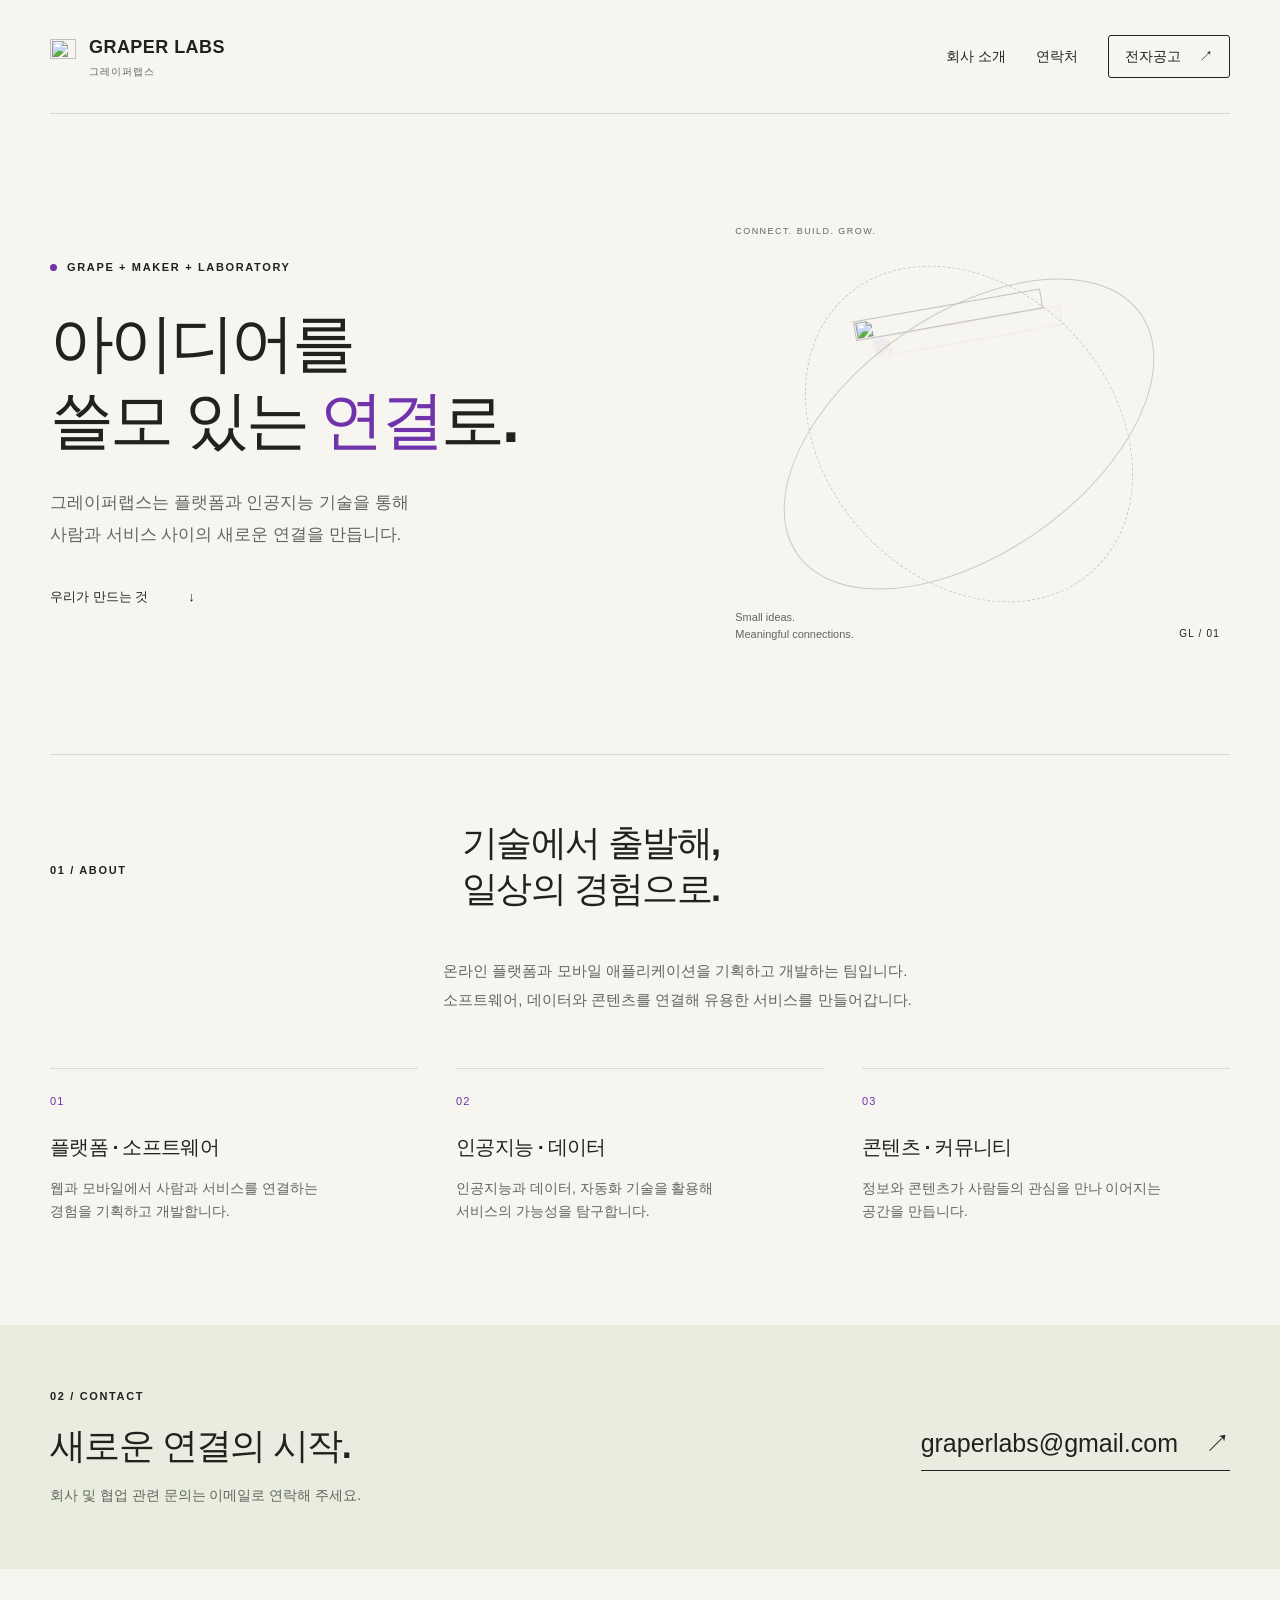
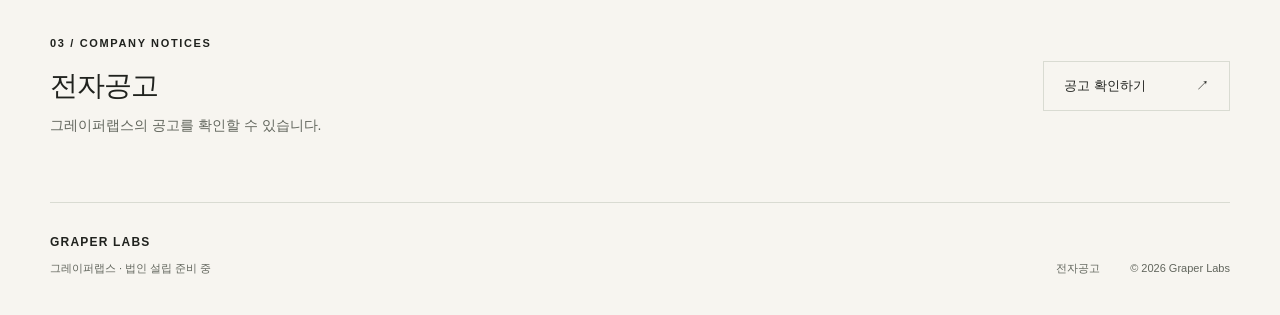
==== index.html @ 210edd24 "Add Graper Labs company homepage" ====
<!doctype html>
<html lang="ko">
<head>
  <meta charset="utf-8">
  <meta name="viewport" content="width=device-width,initial-scale=1">
  <meta name="description" content="그레이퍼랩스는 플랫폼과 인공지능 기술로 사람과 서비스 사이의 연결을 만듭니다. 회사 소개, 연락처 및 전자공고를 확인하세요.">
  <meta name="theme-color" content="#f7f5f0">
  <title>그레이퍼랩스 · Graper Labs</title>
  <link rel="icon" type="image/svg+xml" href="assets/graper-mark.svg">
  <link rel="stylesheet" href="styles.css">
</head>
<body>
  <a class="skip" href="#main">본문으로 건너뛰기</a>
  <header class="header wrap">
    <a class="brand" href="./" aria-label="그레이퍼랩스 홈"><img src="assets/graper-mark.svg" alt="" width="26" height="36"><span>GRAPER LABS<small>그레이퍼랩스</small></span></a>
    <nav aria-label="주 메뉴"><a href="#about">회사 소개</a><a href="#contact">연락처</a><a class="notice-link" href="notices/">전자공고 <span aria-hidden="true">↗</span></a></nav>
  </header>
  <main id="main">
    <section class="hero wrap" aria-labelledby="title">
      <div class="hero-copy"><p class="eyebrow"><span class="dot"></span> GRAPE + MAKER + LABORATORY</p><h1 id="title">아이디어를<br>쓸모 있는 <em>연결</em>로.</h1><p class="lead">그레이퍼랩스는 플랫폼과 인공지능 기술을 통해<br class="desktop-break"> 사람과 서비스 사이의 새로운 연결을 만듭니다.</p><a class="text-link" href="#about">우리가 만드는 것 <span aria-hidden="true">↓</span></a></div>
      <div class="hero-art" aria-hidden="true"><div class="art-label">CONNECT. BUILD. GROW.</div><div class="orbit orbit-one"></div><div class="orbit orbit-two"></div><img class="grape" src="assets/graper-mark.svg" alt="" width="240" height="330"><span class="art-note">Small ideas.<br>Meaningful connections.</span><span class="art-index">GL / 01</span></div>
    </section>
    <section id="about" class="section wrap" aria-labelledby="about-title"><div class="section-top"><p class="eyebrow">01 / ABOUT</p><h2 id="about-title">기술에서 출발해,<br>일상의 경험으로.</h2></div><p class="section-intro">온라인 플랫폼과 모바일 애플리케이션을 기획하고 개발하는 팀입니다.<br>소프트웨어, 데이터와 콘텐츠를 연결해 유용한 서비스를 만들어갑니다.</p><div class="fields"><article><span class="field-no">01</span><h3>플랫폼 · 소프트웨어</h3><p>웹과 모바일에서 사람과 서비스를 연결하는 경험을 기획하고 개발합니다.</p></article><article><span class="field-no">02</span><h3>인공지능 · 데이터</h3><p>인공지능과 데이터, 자동화 기술을 활용해 서비스의 가능성을 탐구합니다.</p></article><article><span class="field-no">03</span><h3>콘텐츠 · 커뮤니티</h3><p>정보와 콘텐츠가 사람들의 관심을 만나 이어지는 공간을 만듭니다.</p></article></div></section>
    <section id="contact" class="contact-section"><div class="wrap contact-inner"><div><p class="eyebrow">02 / CONTACT</p><h2>새로운 연결의 시작.</h2><p>회사 및 협업 관련 문의는 이메일로 연락해 주세요.</p></div><a class="email" href="mailto:graperlabs@gmail.com">graperlabs@gmail.com <span aria-hidden="true">↗</span></a></div></section>
    <section class="notice-strip wrap" aria-labelledby="notice-title"><div><p class="eyebrow">03 / COMPANY NOTICES</p><h2 id="notice-title">전자공고</h2><p>그레이퍼랩스의 공고를 확인할 수 있습니다.</p></div><a class="outlined-link" href="notices/">공고 확인하기 <span aria-hidden="true">↗</span></a></section>
  </main>
  <footer class="footer wrap"><div><strong>GRAPER LABS</strong><p>그레이퍼랩스 · 법인 설립 준비 중</p></div><div class="footer-right"><a href="notices/">전자공고</a><span>© 2026 Graper Labs</span></div></footer>
</body>
</html>
---- styles.css ----
@charset "UTF-8";
:root{--paper:#f7f5f0;--ink:#20221e;--muted:#62665d;--line:#d9dbd2;--purple:#7133ac;--green:#c5e385;font-family:Arial,"Apple SD Gothic Neo","Malgun Gothic",sans-serif;color:var(--ink);background:var(--paper);font-synthesis:none;line-height:1.65;scroll-behavior:smooth;scroll-padding-top:30px}*{box-sizing:border-box}body{margin:0}a{color:inherit;text-decoration:none}a:hover{text-decoration:underline;text-underline-offset:5px}a:focus-visible{outline:3px solid var(--purple);outline-offset:6px}img{max-width:100%;height:auto}h1,h2,h3,p{margin-top:0}h1,h2,h3{line-height:1.28;word-break:keep-all}p{word-break:keep-all}.wrap{width:min(1180px,calc(100% - 96px));margin-inline:auto}.skip{position:fixed;left:20px;top:-80px;z-index:10;padding:12px 20px;background:var(--ink);color:white}.skip:focus{top:16px}.header{min-height:114px;display:flex;align-items:center;justify-content:space-between;border-bottom:1px solid var(--line);gap:24px}.brand{display:flex;align-items:center;gap:13px;font-size:18px;font-weight:800;letter-spacing:.025em}.brand small{display:block;font-weight:400;font-size:10px;letter-spacing:.1em;margin-top:1px;color:var(--muted)}nav{display:flex;align-items:center;gap:30px;font-size:14px;font-weight:600}.notice-link{border:1px solid var(--ink);padding:9px 16px;border-radius:3px}.notice-link span{margin-left:14px}.hero{display:grid;grid-template-columns:1.2fr 1fr;min-height:640px;align-items:center;gap:30px}.eyebrow{font-size:11px;font-weight:700;letter-spacing:.15em;margin-bottom:29px;display:flex;align-items:center;gap:10px}.dot{width:7px;height:7px;background:var(--purple);border-radius:50%}.hero h1{font-size:clamp(44px,5vw,68px);font-weight:750;letter-spacing:-.055em;line-height:1.2;margin-bottom:28px}.hero em{color:var(--purple);font-style:normal}.lead{font-size:17px;color:var(--muted);line-height:1.9;margin-bottom:32px}.text-link{font-size:13px;font-weight:600;display:inline-flex;align-items:center;gap:40px}.hero-art{position:relative;display:flex;align-items:center;justify-content:center;height:460px;overflow:hidden}.grape{width:190px;height:auto;position:relative;transform:rotate(-10deg);filter:drop-shadow(16px 20px 0 rgba(113,51,172,.06))}.art-label{position:absolute;top:20px;left:28px;font-size:9px;letter-spacing:.16em;color:var(--muted)}.art-note{position:absolute;bottom:22px;left:28px;font-size:11px;line-height:1.5;color:var(--muted)}.art-index{position:absolute;bottom:22px;right:10px;font-size:10px;letter-spacing:.12em}.orbit{position:absolute;border:1px solid #c8cbbf;border-radius:50%;width:420px;height:240px;transform:rotate(-35deg)}.orbit-two{transform:rotate(48deg);width:370px;height:290px;border-style:dashed}.section{padding:65px 0 88px;border-top:1px solid var(--line)}.section-top{display:grid;grid-template-columns:1fr 2fr;gap:28px}.section-top .eyebrow{padding-top:8px}.section h2,.contact-section h2{font-size:36px;letter-spacing:-.045em;font-weight:650}.section-intro{margin:15px 0 54px 33.333%;font-size:15px;color:var(--muted);line-height:1.9}.fields{display:grid;grid-template-columns:repeat(3,1fr);gap:38px}.fields article{border-top:1px solid var(--line);padding-top:23px}.field-no{font-size:11px;letter-spacing:.1em;color:var(--purple);display:block;margin-bottom:25px}.fields h3{font-size:20px;letter-spacing:-.035em;margin-bottom:16px}.fields p{font-size:14px;color:var(--muted);max-width:300px}.contact-section{background:#e9eddf;padding:62px 0}.contact-inner{display:flex;justify-content:space-between;align-items:center;gap:35px}.contact-inner .eyebrow{margin-bottom:18px}.contact-inner h2{margin-bottom:15px}.contact-inner p:last-child{font-size:14px;color:var(--muted);margin-bottom:0}.email{font-size:clamp(17px,2vw,25px);border-bottom:1px solid var(--ink);padding-bottom:6px;white-space:nowrap}.email span{margin-left:20px}.notice-strip{padding:65px 0;display:flex;align-items:center;justify-content:space-between;gap:24px}.notice-strip .eyebrow{margin-bottom:16px}.notice-strip h2{font-size:28px;letter-spacing:-.03em;margin-bottom:10px}.notice-strip p:last-child{color:var(--muted);font-size:14px;margin-bottom:0}.outlined-link{border:1px solid var(--line);padding:13px 20px;font-size:13px;display:flex;gap:50px;align-items:center;white-space:nowrap}.outlined-link:hover{border-color:var(--ink)}.footer{border-top:1px solid var(--line);padding-block:30px 38px;display:flex;justify-content:space-between;gap:22px;font-size:11px;color:var(--muted)}.footer strong{letter-spacing:.1em;color:var(--ink);font-size:12px}.footer p{margin:6px 0 0}.footer-right{display:flex;align-items:flex-end;gap:30px}.notices-main{min-height:650px;padding-top:75px;padding-bottom:70px}.notices-main h1{font-size:48px;letter-spacing:-.055em;margin-bottom:18px}.notices-main>.eyebrow{margin-bottom:18px}.notices-heading{margin-top:55px;padding-bottom:18px;display:flex;justify-content:space-between;align-items:center;border-bottom:1px solid var(--ink)}.notices-heading h2{font-size:17px;margin-bottom:0}.notices-heading span{font-size:12px;color:var(--muted)}.empty{text-align:center;padding:55px 20px 60px;border-bottom:1px solid var(--line)}.empty-mark{display:block;font-size:30px;color:#838a77;margin-bottom:15px}.empty h3{font-size:18px;font-weight:600;margin-bottom:12px}.empty p{font-size:14px;color:var(--muted);margin-bottom:0}.notice-guidance{padding:30px 0 25px;max-width:760px}.notice-guidance h2{font-size:14px;margin-bottom:15px}.notice-guidance p{font-size:12px;line-height:1.9;color:var(--muted)}
@media(min-width:1500px){.hero{min-height:700px}}@media(max-width:900px){.wrap{width:calc(100% - 56px)}.hero{min-height:580px;gap:0;grid-template-columns:1.2fr 1fr}.hero-art{height:360px}.grape{width:150px}.orbit{width:300px;height:190px}.orbit-two{width:270px;height:220px}.art-label,.art-note{left:10px}.hero h1{font-size:48px}.lead{font-size:15px}.contact-inner{align-items:flex-start;flex-direction:column}.fields{gap:24px}.fields h3{font-size:18px}.section h2,.contact-section h2{font-size:31px}.footer-right{flex-direction:column;gap:7px}}@media(max-width:600px){.wrap{width:calc(100% - 40px)}.header{min-height:90px;gap:14px}.brand{font-size:14px;gap:9px}.brand img{width:22px}.brand small{font-size:9px}nav{gap:14px;font-size:12px}nav a:nth-child(2){display:none}.notice-link{padding:6px 9px}.notice-link span{margin-left:7px}.hero{display:flex;flex-direction:column;align-items:stretch;gap:5px;padding-top:48px;padding-bottom:25px}.hero h1{font-size:44px}.hero-copy>.eyebrow{font-size:9px;margin-bottom:28px}.hero .lead{font-size:14px;line-height:1.9}.hero-art{height:285px;width:100%;max-width:400px;align-self:center}.grape{width:120px}.orbit{width:290px;height:170px}.orbit-two{width:240px;height:205px}.art-label{top:8px}.art-note,.art-index{bottom:8px}.section{padding:40px 0 45px}.section-top{display:block}.section-top>.eyebrow{padding:0;margin-bottom:22px}.section h2,.contact-section h2{font-size:29px}.section-intro{margin:24px 0 32px;font-size:14px}.fields{display:block}.fields article{padding:22px 0 6px;display:grid;grid-template-columns:32px 1fr;column-gap:10px}.field-no{margin-top:2px;margin-bottom:0}.fields h3{margin-bottom:12px}.fields p{grid-column:2;max-width:none}.contact-section{padding:40px 0}.email{font-size:19px}.notice-strip{padding-block:40px}.notice-strip h2{font-size:25px}.notice-strip p:last-child{font-size:12px;max-width:185px}.outlined-link{padding:10px 12px;gap:15px;font-size:12px}.footer{padding-top:25px;font-size:10px}.footer-right{align-items:flex-end;font-size:10px;gap:8px}.notices-main{padding-top:45px;min-height:650px}.notices-main h1{font-size:38px}.notices-main>.lead{font-size:14px}.notices-heading{margin-top:38px}.empty{padding:40px 4px}.empty h3{font-size:16px}.empty p{font-size:13px}.desktop-break{display:none}}
@media(prefers-reduced-motion:reduce){:root{scroll-behavior:auto}}
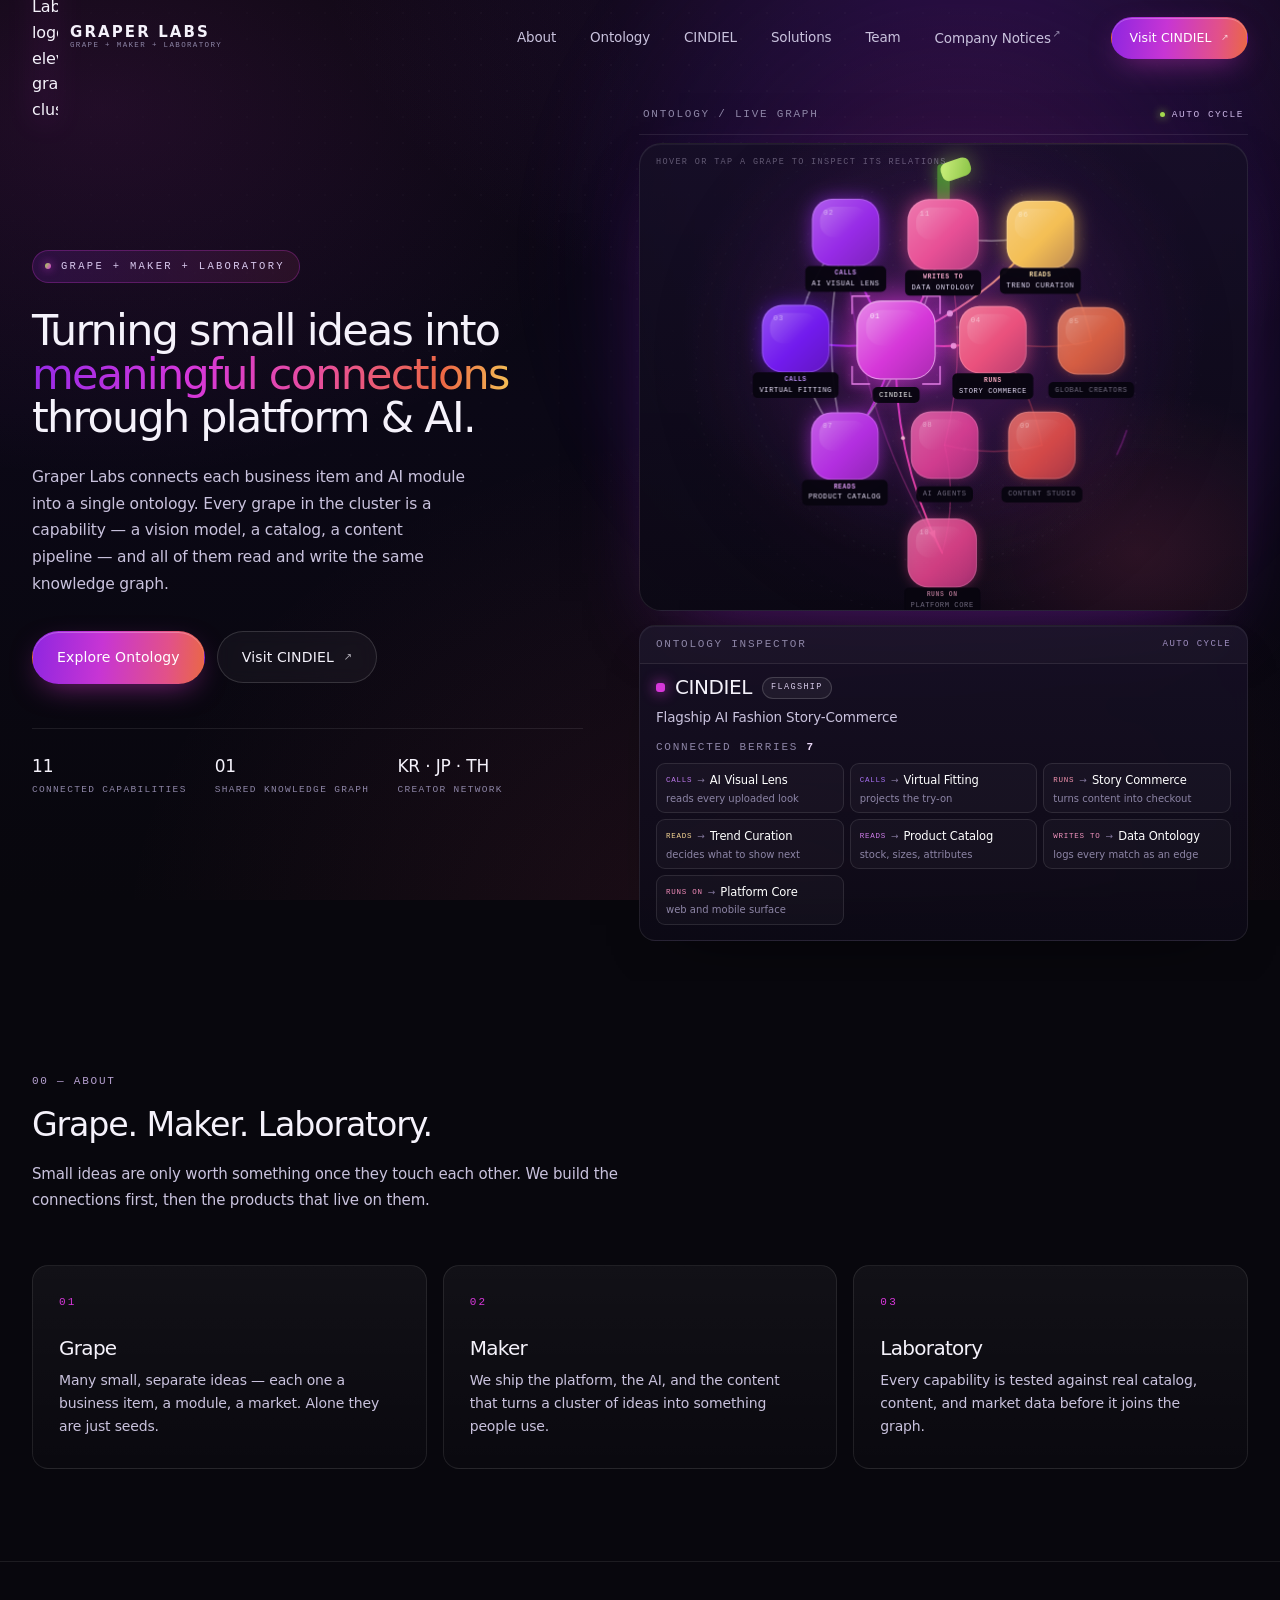
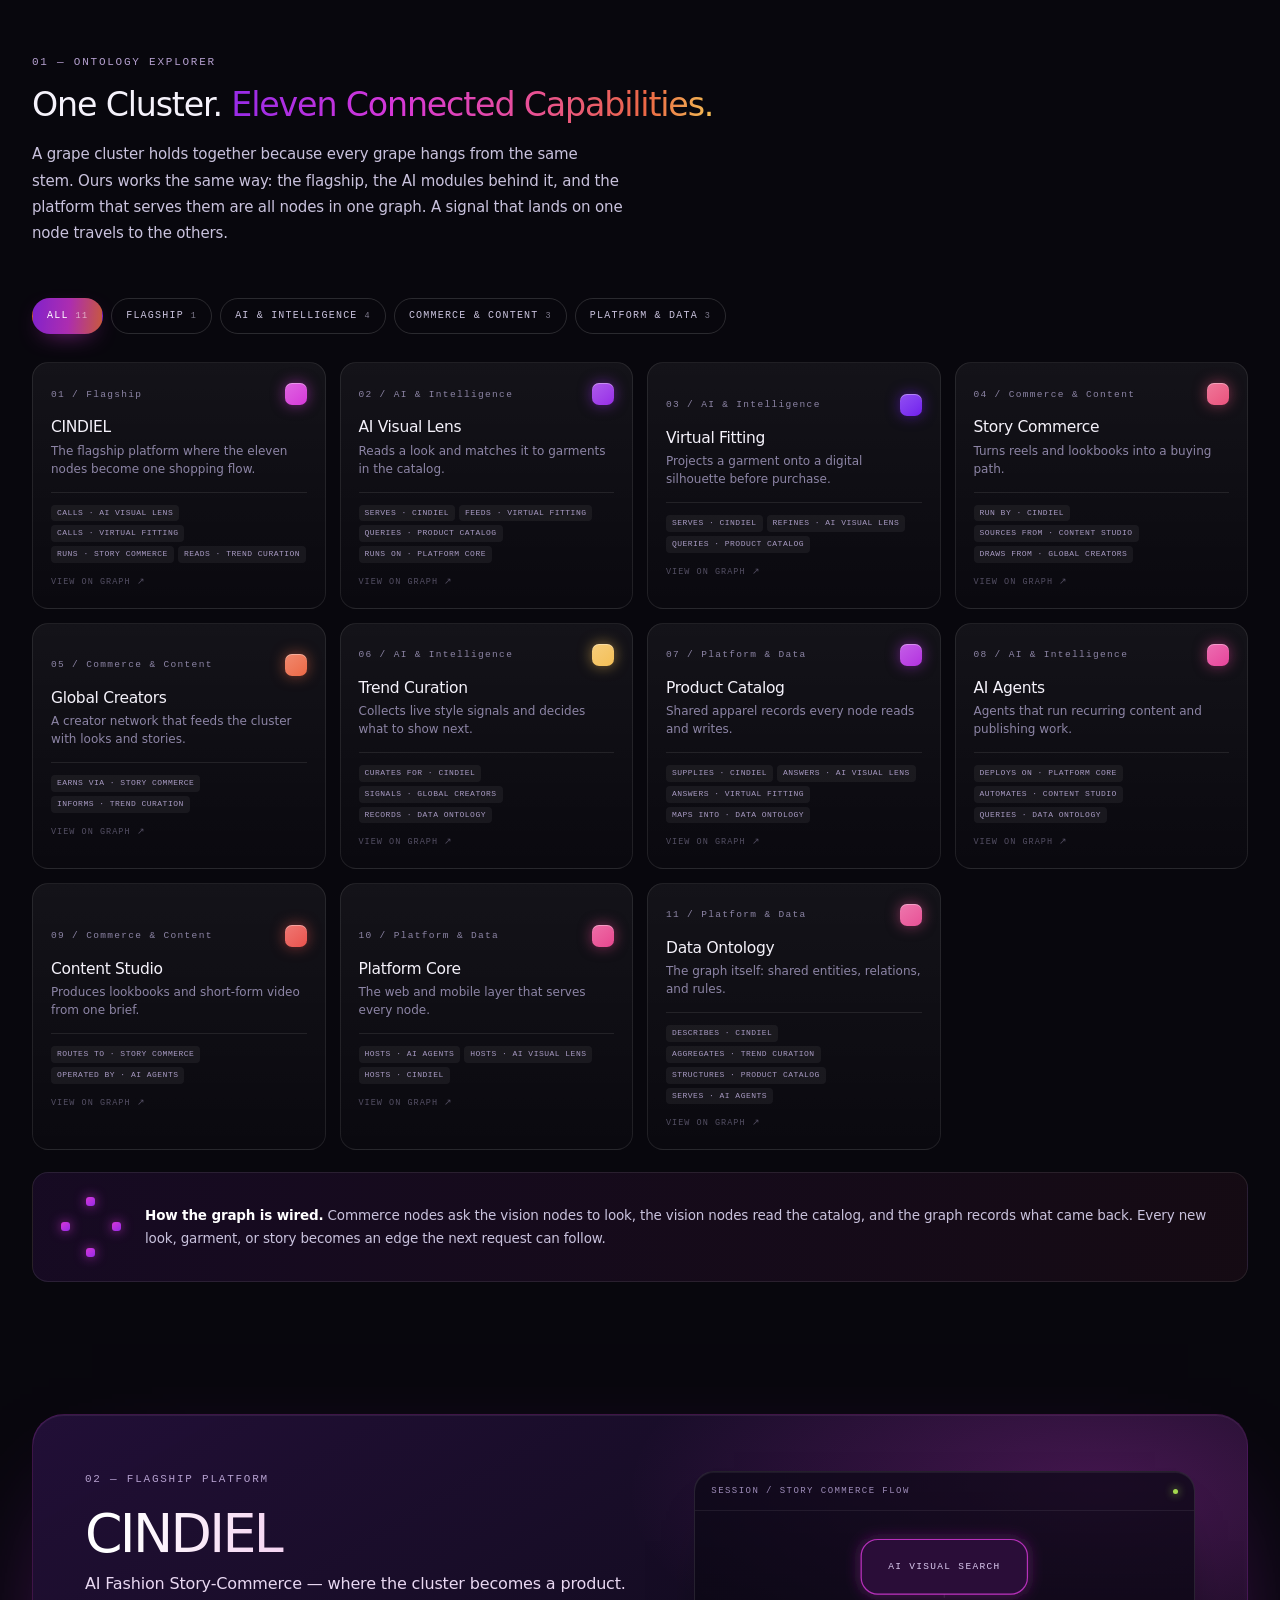
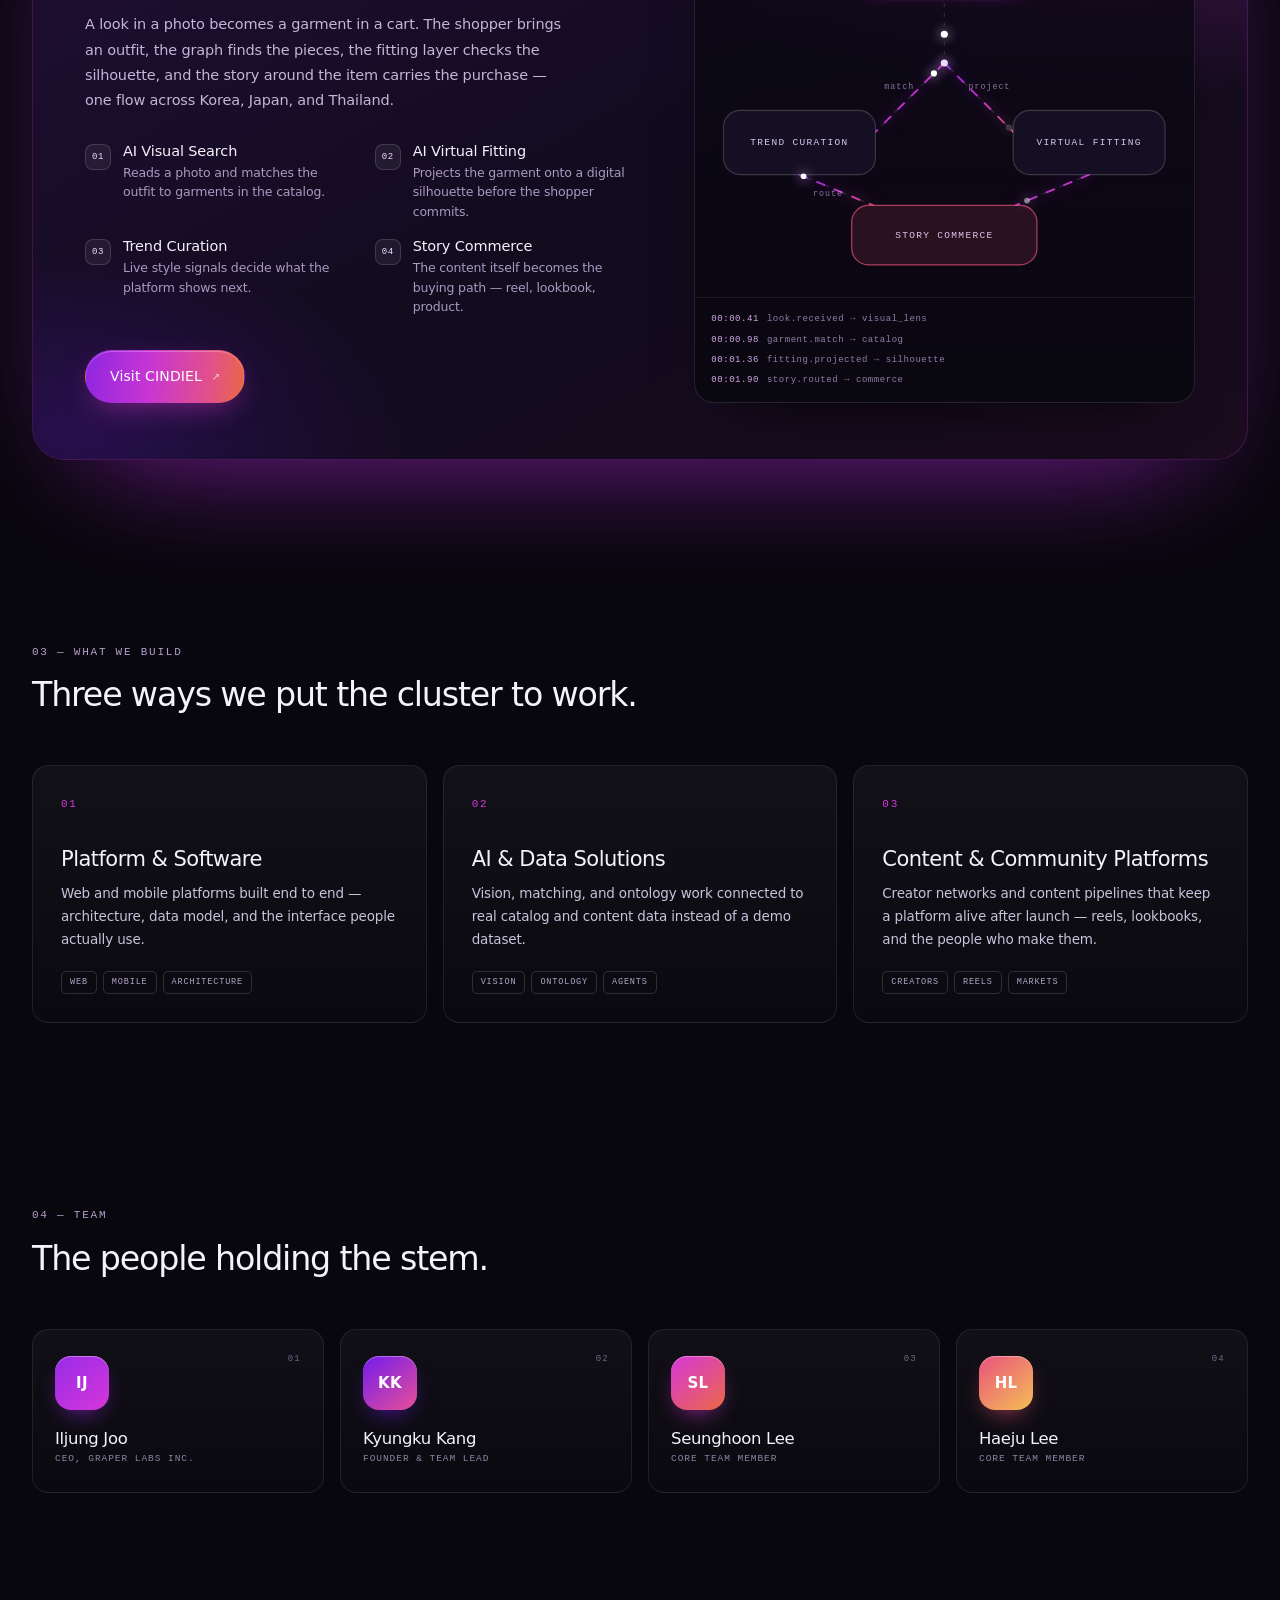
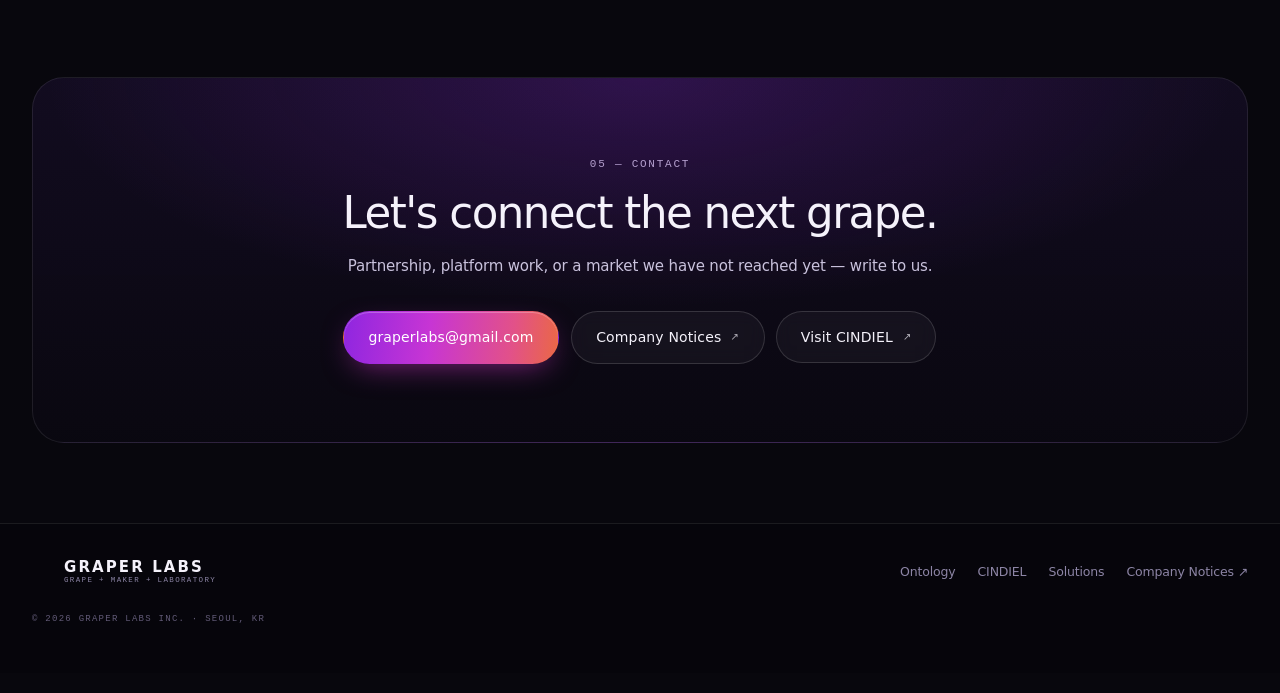
==== commit b88bf01f: "Rebuild homepage as interactive English ontology site" ====
--- a/index.html
+++ b/index.html
@@ -1,29 +1,363 @@
-<!doctype html>
-<html lang="ko">
+<!DOCTYPE html>
+<html lang="en">
 <head>
-  <meta charset="utf-8">
-  <meta name="viewport" content="width=device-width,initial-scale=1">
-  <meta name="description" content="그레이퍼랩스는 플랫폼과 인공지능 기술로 사람과 서비스 사이의 연결을 만듭니다. 회사 소개, 연락처 및 전자공고를 확인하세요.">
-  <meta name="theme-color" content="#f7f5f0">
-  <title>그레이퍼랩스 · Graper Labs</title>
-  <link rel="icon" type="image/svg+xml" href="assets/graper-mark.svg">
-  <link rel="stylesheet" href="styles.css">
+<meta charset="utf-8">
+<meta name="viewport" content="width=device-width, initial-scale=1">
+<title>Graper Labs — One Cluster. Eleven Connected Capabilities.</title>
+<meta name="description" content="Graper Labs connects its business items and AI modules into a single ontology — eleven capabilities that share one knowledge graph. Flagship platform: CINDIEL, AI fashion story-commerce.">
+<meta property="og:title" content="Graper Labs — Grape + Maker + Laboratory">
+<meta property="og:description" content="Turning small ideas into meaningful connections through platform &amp; AI. Eleven connected capabilities, one cluster.">
+<meta property="og:type" content="website">
+<link rel="icon" href="assets/logo_mark.png">
+<link rel="preload" href="assets/fonts/SpaceGrotesk-500.woff2" as="font" type="font/woff2" crossorigin>
+<link rel="stylesheet" href="assets/fonts.css">
+<link rel="stylesheet" href="styles.css">
 </head>
 <body>
-  <a class="skip" href="#main">본문으로 건너뛰기</a>
-  <header class="header wrap">
-    <a class="brand" href="./" aria-label="그레이퍼랩스 홈"><img src="assets/graper-mark.svg" alt="" width="26" height="36"><span>GRAPER LABS<small>그레이퍼랩스</small></span></a>
-    <nav aria-label="주 메뉴"><a href="#about">회사 소개</a><a href="#contact">연락처</a><a class="notice-link" href="notices/">전자공고 <span aria-hidden="true">↗</span></a></nav>
-  </header>
-  <main id="main">
-    <section class="hero wrap" aria-labelledby="title">
-      <div class="hero-copy"><p class="eyebrow"><span class="dot"></span> GRAPE + MAKER + LABORATORY</p><h1 id="title">아이디어를<br>쓸모 있는 <em>연결</em>로.</h1><p class="lead">그레이퍼랩스는 플랫폼과 인공지능 기술을 통해<br class="desktop-break"> 사람과 서비스 사이의 새로운 연결을 만듭니다.</p><a class="text-link" href="#about">우리가 만드는 것 <span aria-hidden="true">↓</span></a></div>
-      <div class="hero-art" aria-hidden="true"><div class="art-label">CONNECT. BUILD. GROW.</div><div class="orbit orbit-one"></div><div class="orbit orbit-two"></div><img class="grape" src="assets/graper-mark.svg" alt="" width="240" height="330"><span class="art-note">Small ideas.<br>Meaningful connections.</span><span class="art-index">GL / 01</span></div>
-    </section>
-    <section id="about" class="section wrap" aria-labelledby="about-title"><div class="section-top"><p class="eyebrow">01 / ABOUT</p><h2 id="about-title">기술에서 출발해,<br>일상의 경험으로.</h2></div><p class="section-intro">온라인 플랫폼과 모바일 애플리케이션을 기획하고 개발하는 팀입니다.<br>소프트웨어, 데이터와 콘텐츠를 연결해 유용한 서비스를 만들어갑니다.</p><div class="fields"><article><span class="field-no">01</span><h3>플랫폼 · 소프트웨어</h3><p>웹과 모바일에서 사람과 서비스를 연결하는 경험을 기획하고 개발합니다.</p></article><article><span class="field-no">02</span><h3>인공지능 · 데이터</h3><p>인공지능과 데이터, 자동화 기술을 활용해 서비스의 가능성을 탐구합니다.</p></article><article><span class="field-no">03</span><h3>콘텐츠 · 커뮤니티</h3><p>정보와 콘텐츠가 사람들의 관심을 만나 이어지는 공간을 만듭니다.</p></article></div></section>
-    <section id="contact" class="contact-section"><div class="wrap contact-inner"><div><p class="eyebrow">02 / CONTACT</p><h2>새로운 연결의 시작.</h2><p>회사 및 협업 관련 문의는 이메일로 연락해 주세요.</p></div><a class="email" href="mailto:graperlabs@gmail.com">graperlabs@gmail.com <span aria-hidden="true">↗</span></a></div></section>
-    <section class="notice-strip wrap" aria-labelledby="notice-title"><div><p class="eyebrow">03 / COMPANY NOTICES</p><h2 id="notice-title">전자공고</h2><p>그레이퍼랩스의 공고를 확인할 수 있습니다.</p></div><a class="outlined-link" href="notices/">공고 확인하기 <span aria-hidden="true">↗</span></a></section>
-  </main>
-  <footer class="footer wrap"><div><strong>GRAPER LABS</strong><p>그레이퍼랩스 · 법인 설립 준비 중</p></div><div class="footer-right"><a href="notices/">전자공고</a><span>© 2026 Graper Labs</span></div></footer>
+<a class="skip" href="#main">Skip to content</a>
+
+<header class="nav" id="nav">
+  <div class="nav__inner">
+    <a class="brand" href="#top" aria-label="Graper Labs — home">
+      <img class="brand__mark" src="assets/logo_mark.png" alt="Graper Labs logo: eleven-grape cluster">
+      <span class="brand__text">
+        <strong>GRAPER LABS</strong>
+        <em>GRAPE + MAKER + LABORATORY</em>
+      </span>
+    </a>
+    <nav class="nav__links" id="navLinks" aria-label="Primary">
+      <a href="#about">About</a>
+      <a href="#ontology">Ontology</a>
+      <a href="#cindiel">CINDIEL</a>
+      <a href="#solutions">Solutions</a>
+      <a href="#team">Team</a>
+      <a href="https://graperlabs.github.io/notices/" target="_blank" rel="noopener">Company Notices<span class="ext" aria-hidden="true">↗</span></a>
+    </nav>
+    <a class="btn btn--primary btn--sm nav__cta" href="https://cindiel.vercel.app/" target="_blank" rel="noopener">Visit CINDIEL<span class="ext" aria-hidden="true">↗</span></a>
+    <button class="nav__toggle" id="navToggle" aria-expanded="false" aria-controls="navLinks" aria-label="Open menu">
+      <span></span><span></span><span></span>
+    </button>
+  </div>
+</header>
+
+<main id="main">
+
+  <!-- ===================== HERO ===================== -->
+  <section class="hero" id="top">
+    <div class="hero__glow" aria-hidden="true"></div>
+    <div class="hero__grid">
+      <div class="hero__copy">
+        <p class="tag reveal"><span class="tag__dot" aria-hidden="true"></span>GRAPE + MAKER + LABORATORY</p>
+        <h1 class="reveal" data-delay="60">Turning small ideas into <span class="grad">meaningful connections</span> through platform &amp; AI.</h1>
+        <p class="lead reveal" data-delay="120">
+          Graper Labs connects each business item and AI module into a single ontology.
+          Every grape in the cluster is a capability — a vision model, a catalog, a content
+          pipeline — and all of them read and write the same knowledge graph.
+        </p>
+        <div class="hero__cta reveal" data-delay="180">
+          <a class="btn btn--primary" href="#ontology">Explore Ontology</a>
+          <a class="btn btn--ghost" href="https://cindiel.vercel.app/" target="_blank" rel="noopener">Visit CINDIEL<span class="ext" aria-hidden="true">↗</span></a>
+        </div>
+        <ul class="hero__meta reveal" data-delay="240">
+          <li><b>11</b><span>connected capabilities</span></li>
+          <li><b>01</b><span>shared knowledge graph</span></li>
+          <li><b>KR · JP · TH</b><span>creator network</span></li>
+        </ul>
+      </div>
+
+      <div class="hero__stage reveal" data-delay="140">
+        <div class="stage__head">
+          <span class="mono">ONTOLOGY / LIVE GRAPH</span>
+          <span class="stage__mode"><i class="dot-live" aria-hidden="true"></i><span id="stageMode">AUTO CYCLE</span></span>
+        </div>
+
+        <div class="canvas-wrap" id="canvasWrap">
+          <canvas id="ontologyCanvas" role="img" aria-label="Interactive ontology graph: eleven grape nodes — CINDIEL, AI Visual Lens, Virtual Fitting, Story Commerce, Global Creators, Trend Curation, Product Catalog, AI Agents, Content Studio, Platform Core and Data Ontology — connected by edges that carry data packets."></canvas>
+          <p class="canvas-hint" id="canvasHint">Hover or tap a grape to inspect its relations</p>
+          <div class="node-buttons" id="nodeButtons" aria-label="Ontology nodes"></div>
+        </div>
+
+        <aside class="inspector" id="inspector" aria-live="polite">
+          <div class="inspector__head">
+            <span class="mono">ONTOLOGY INSPECTOR</span>
+            <span class="inspector__mode" id="inspectorMode">AUTO CYCLE</span>
+          </div>
+          <div class="inspector__body" id="inspectorBody">
+            <div class="inspector__title">
+              <span class="inspector__dot" id="insDot" aria-hidden="true"></span>
+              <h2 id="insName">CINDIEL</h2>
+              <span class="pill" id="insLayer">FLAGSHIP</span>
+            </div>
+            <p class="inspector__role" id="insRole">Flagship AI Fashion Story-Commerce</p>
+            <div class="inspector__rel">
+              <span class="mono">CONNECTED BERRIES <b id="insCount">7</b></span>
+              <div class="rel-list" id="insChips"></div>
+            </div>
+          </div>
+        </aside>
+      </div>
+    </div>
+  </section>
+
+  <!-- ===================== ABOUT ===================== -->
+  <section class="section" id="about">
+    <div class="section__head reveal">
+      <p class="eyebrow mono">00 — ABOUT</p>
+      <h2>Grape. Maker. Laboratory.</h2>
+      <p class="section__lead">
+        Small ideas are only worth something once they touch each other. We build the
+        connections first, then the products that live on them.
+      </p>
+    </div>
+    <div class="about__grid">
+      <article class="about-card reveal" data-delay="0">
+        <span class="about-card__num mono">01</span>
+        <h3>Grape</h3>
+        <p>Many small, separate ideas — each one a business item, a module, a market. Alone they are just seeds.</p>
+      </article>
+      <article class="about-card reveal" data-delay="80">
+        <span class="about-card__num mono">02</span>
+        <h3>Maker</h3>
+        <p>We ship the platform, the AI, and the content that turns a cluster of ideas into something people use.</p>
+      </article>
+      <article class="about-card reveal" data-delay="160">
+        <span class="about-card__num mono">03</span>
+        <h3>Laboratory</h3>
+        <p>Every capability is tested against real catalog, content, and market data before it joins the graph.</p>
+      </article>
+    </div>
+  </section>
+
+  <!-- ===================== ONTOLOGY EXPLORER ===================== -->
+  <section class="section section--ontology" id="ontology">
+    <div class="section__head reveal">
+      <p class="eyebrow mono">01 — ONTOLOGY EXPLORER</p>
+      <h2>One Cluster. <span class="grad">Eleven Connected Capabilities.</span></h2>
+      <p class="section__lead">
+        A grape cluster holds together because every grape hangs from the same stem. Ours works the
+        same way: the flagship, the AI modules behind it, and the platform that serves them are all
+        nodes in one graph. A signal that lands on one node travels to the others.
+      </p>
+    </div>
+
+    <div class="filters reveal" role="group" aria-label="Filter capabilities by layer">
+      <button class="chip is-active" data-filter="all">All <span>11</span></button>
+      <button class="chip" data-filter="flagship">Flagship <span>1</span></button>
+      <button class="chip" data-filter="ai">AI &amp; Intelligence <span>4</span></button>
+      <button class="chip" data-filter="commerce">Commerce &amp; Content <span>3</span></button>
+      <button class="chip" data-filter="platform">Platform &amp; Data <span>3</span></button>
+    </div>
+
+    <div class="node-grid" id="nodeGrid">
+      <noscript><p class="section__lead">This explorer needs JavaScript. The eleven capabilities are CINDIEL, AI Visual Lens, Virtual Fitting, Story Commerce, Global Creators, Trend Curation, Product Catalog, AI Agents, Content Studio, Platform Core and Data Ontology.</p></noscript>
+    </div>
+
+    <div class="ontology-note reveal">
+      <div class="ontology-note__graph" aria-hidden="true">
+        <span></span><span></span><span></span><span></span>
+      </div>
+      <p>
+        <b>How the graph is wired.</b> Commerce nodes ask the vision nodes to look, the vision nodes
+        read the catalog, and the graph records what came back. Every new look, garment, or story
+        becomes an edge the next request can follow.
+      </p>
+    </div>
+  </section>
+
+  <!-- ===================== CINDIEL ===================== -->
+  <section class="section section--cindiel" id="cindiel">
+    <div class="cindiel">
+      <div class="cindiel__bg" aria-hidden="true"></div>
+      <div class="cindiel__copy reveal">
+        <p class="eyebrow mono">02 — FLAGSHIP PLATFORM</p>
+        <h2>CINDIEL</h2>
+        <p class="cindiel__sub">AI Fashion Story-Commerce — where the cluster becomes a product.</p>
+        <p class="cindiel__body">
+          A look in a photo becomes a garment in a cart. The shopper brings an outfit, the graph
+          finds the pieces, the fitting layer checks the silhouette, and the story around the item
+          carries the purchase — one flow across Korea, Japan, and Thailand.
+        </p>
+
+        <ul class="feature-list">
+          <li>
+            <span class="feature-list__icon mono">01</span>
+            <div><h3>AI Visual Search</h3><p>Reads a photo and matches the outfit to garments in the catalog.</p></div>
+          </li>
+          <li>
+            <span class="feature-list__icon mono">02</span>
+            <div><h3>AI Virtual Fitting</h3><p>Projects the garment onto a digital silhouette before the shopper commits.</p></div>
+          </li>
+          <li>
+            <span class="feature-list__icon mono">03</span>
+            <div><h3>Trend Curation</h3><p>Live style signals decide what the platform shows next.</p></div>
+          </li>
+          <li>
+            <span class="feature-list__icon mono">04</span>
+            <div><h3>Story Commerce</h3><p>The content itself becomes the buying path — reel, lookbook, product.</p></div>
+          </li>
+        </ul>
+
+        <a class="btn btn--primary" href="https://cindiel.vercel.app/" target="_blank" rel="noopener">Visit CINDIEL<span class="ext" aria-hidden="true">↗</span></a>
+      </div>
+
+      <div class="cindiel__panel reveal" data-delay="120" aria-hidden="true">
+        <div class="panel__head mono"><span>SESSION / STORY COMMERCE FLOW</span><i class="dot-live"></i></div>
+        <svg class="panel__graph" viewBox="0 0 420 320" role="presentation">
+          <defs>
+            <linearGradient id="edgeGrad" x1="0" y1="0" x2="1" y2="1">
+              <stop offset="0%" stop-color="#972be7"/>
+              <stop offset="55%" stop-color="#d637d9"/>
+              <stop offset="100%" stop-color="#ea517d"/>
+            </linearGradient>
+            <filter id="soft" x="-60%" y="-60%" width="220%" height="220%">
+              <feGaussianBlur stdDeviation="6" result="b"/>
+              <feMerge><feMergeNode in="b"/><feMergeNode in="SourceGraphic"/></feMerge>
+            </filter>
+          </defs>
+          <g class="p-ghost">
+            <path d="M210 70 L210 128"/>
+            <path d="M210 128 L152 186"/>
+            <path d="M210 128 L268 186"/>
+            <path d="M88 222 L150 248"/>
+            <path d="M332 222 L270 248"/>
+          </g>
+          <g class="p-live">
+            <path d="M210 70 L210 128"/>
+            <path d="M210 128 L152 186"/>
+            <path d="M210 128 L268 186"/>
+            <path d="M88 222 L150 248"/>
+            <path d="M332 222 L270 248"/>
+          </g>
+          <circle class="p-junction" cx="210" cy="128" r="3"/>
+          <g class="p-nodes">
+            <rect x="140" y="24" width="140" height="46" rx="14" class="p-node p-node--core"/>
+            <rect x="24" y="168" width="128" height="54" rx="14" class="p-node"/>
+            <rect x="268" y="168" width="128" height="54" rx="14" class="p-node"/>
+            <rect x="132" y="248" width="156" height="50" rx="14" class="p-node p-node--out"/>
+          </g>
+          <g class="p-verbs">
+            <text x="172" y="150">match</text>
+            <text x="248" y="150">project</text>
+            <text x="112" y="240">route</text>
+          </g>
+          <g class="p-labels">
+            <text x="210" y="47" dominant-baseline="central">AI VISUAL SEARCH</text>
+            <text x="88" y="195" dominant-baseline="central">TREND CURATION</text>
+            <text x="332" y="195" dominant-baseline="central">VIRTUAL FITTING</text>
+            <text x="210" y="273" dominant-baseline="central">STORY COMMERCE</text>
+          </g>
+          <g class="p-packets">
+            <circle r="3" cx="210" cy="70"><animate attributeName="cy" values="70;128" dur="1.6s" repeatCount="indefinite"/><animate attributeName="opacity" values="0;1;1;0" dur="1.6s" repeatCount="indefinite"/></circle>
+            <circle r="2.6" cx="210" cy="128"><animate attributeName="cx" values="210;152" dur="2.2s" repeatCount="indefinite"/><animate attributeName="cy" values="128;186" dur="2.2s" repeatCount="indefinite"/><animate attributeName="opacity" values="0;1;1;0" dur="2.2s" repeatCount="indefinite"/></circle>
+            <circle r="2.6" cx="210" cy="128"><animate attributeName="cx" values="210;268" dur="2.7s" repeatCount="indefinite"/><animate attributeName="cy" values="128;186" dur="2.7s" repeatCount="indefinite"/><animate attributeName="opacity" values="0;1;1;0" dur="2.7s" repeatCount="indefinite"/></circle>
+            <circle r="2.4" cx="88" cy="222"><animate attributeName="cx" values="88;150" dur="2.4s" repeatCount="indefinite"/><animate attributeName="cy" values="222;248" dur="2.4s" repeatCount="indefinite"/><animate attributeName="opacity" values="0;1;1;0" dur="2.4s" repeatCount="indefinite"/></circle>
+            <circle r="2.4" cx="332" cy="222"><animate attributeName="cx" values="332;270" dur="3s" repeatCount="indefinite"/><animate attributeName="cy" values="222;248" dur="3s" repeatCount="indefinite"/><animate attributeName="opacity" values="0;1;1;0" dur="3s" repeatCount="indefinite"/></circle>
+          </g>
+        </svg>
+        <ul class="panel__log mono">
+          <li><span>00:00.41</span>look.received → visual_lens</li>
+          <li><span>00:00.98</span>garment.match → catalog</li>
+          <li><span>00:01.36</span>fitting.projected → silhouette</li>
+          <li><span>00:01.90</span>story.routed → commerce</li>
+        </ul>
+      </div>
+    </div>
+  </section>
+
+  <!-- ===================== SOLUTIONS ===================== -->
+  <section class="section" id="solutions">
+    <div class="section__head reveal">
+      <p class="eyebrow mono">03 — WHAT WE BUILD</p>
+      <h2>Three ways we put the cluster to work.</h2>
+    </div>
+    <div class="solutions">
+      <article class="solution reveal" data-delay="0">
+        <span class="solution__num mono">01</span>
+        <h3>Platform &amp; Software</h3>
+        <p>Web and mobile platforms built end to end — architecture, data model, and the interface people actually use.</p>
+        <ul class="tags"><li>Web</li><li>Mobile</li><li>Architecture</li></ul>
+      </article>
+      <article class="solution reveal" data-delay="80">
+        <span class="solution__num mono">02</span>
+        <h3>AI &amp; Data Solutions</h3>
+        <p>Vision, matching, and ontology work connected to real catalog and content data instead of a demo dataset.</p>
+        <ul class="tags"><li>Vision</li><li>Ontology</li><li>Agents</li></ul>
+      </article>
+      <article class="solution reveal" data-delay="160">
+        <span class="solution__num mono">03</span>
+        <h3>Content &amp; Community Platforms</h3>
+        <p>Creator networks and content pipelines that keep a platform alive after launch — reels, lookbooks, and the people who make them.</p>
+        <ul class="tags"><li>Creators</li><li>Reels</li><li>Markets</li></ul>
+      </article>
+    </div>
+  </section>
+
+  <!-- ===================== TEAM ===================== -->
+  <section class="section" id="team">
+    <div class="section__head reveal">
+      <p class="eyebrow mono">04 — TEAM</p>
+      <h2>The people holding the stem.</h2>
+    </div>
+    <div class="team">
+      <article class="member reveal" data-delay="0">
+        <span class="member__id mono">01</span>
+        <div class="member__avatar" style="--c1:#972be7;--c2:#d637d9">IJ</div>
+        <h3>Iljung Joo</h3>
+        <p class="member__role">CEO, Graper Labs Inc.</p>
+      </article>
+      <article class="member reveal" data-delay="60">
+        <span class="member__id mono">02</span>
+        <div class="member__avatar" style="--c1:#721bee;--c2:#e85096">KK</div>
+        <h3>Kyungku Kang</h3>
+        <p class="member__role">Founder &amp; Team Lead</p>
+      </article>
+      <article class="member reveal" data-delay="120">
+        <span class="member__id mono">03</span>
+        <div class="member__avatar" style="--c1:#d637d9;--c2:#ec6845">SL</div>
+        <h3>Seunghoon Lee</h3>
+        <p class="member__role">Core Team Member</p>
+      </article>
+      <article class="member reveal" data-delay="180">
+        <span class="member__id mono">04</span>
+        <div class="member__avatar" style="--c1:#ea517d;--c2:#f4bf55">HL</div>
+        <h3>Haeju Lee</h3>
+        <p class="member__role">Core Team Member</p>
+      </article>
+    </div>
+  </section>
+
+  <!-- ===================== CONTACT ===================== -->
+  <section class="section section--contact" id="contact">
+    <div class="contact reveal">
+      <p class="eyebrow mono">05 — CONTACT</p>
+      <h2>Let's connect the next grape.</h2>
+      <p class="section__lead">Partnership, platform work, or a market we have not reached yet — write to us.</p>
+      <div class="contact__actions">
+        <a class="btn btn--primary" href="mailto:graperlabs@gmail.com">graperlabs@gmail.com</a>
+        <a class="btn btn--ghost" href="https://graperlabs.github.io/notices/" target="_blank" rel="noopener">Company Notices<span class="ext" aria-hidden="true">↗</span></a>
+        <a class="btn btn--ghost" href="https://cindiel.vercel.app/" target="_blank" rel="noopener">Visit CINDIEL<span class="ext" aria-hidden="true">↗</span></a>
+      </div>
+    </div>
+  </section>
+
+</main>
+
+<footer class="footer">
+  <div class="footer__inner">
+    <a class="brand brand--footer" href="#top">
+      <img class="brand__mark" src="assets/logo_mark.png" alt="" aria-hidden="true">
+      <span class="brand__text"><strong>GRAPER LABS</strong><em>GRAPE + MAKER + LABORATORY</em></span>
+    </a>
+    <nav class="footer__links" aria-label="Footer">
+      <a href="#ontology">Ontology</a>
+      <a href="#cindiel">CINDIEL</a>
+      <a href="#solutions">Solutions</a>
+      <a href="https://graperlabs.github.io/notices/" target="_blank" rel="noopener">Company Notices ↗</a>
+    </nav>
+    <p class="footer__legal mono">© 2026 Graper Labs Inc. · Seoul, KR</p>
+  </div>
+</footer>
+
+<script src="app.js"></script>
 </body>
 </html>
--- a/styles.css
+++ b/styles.css
@@ -1,4 +1,621 @@
-@charset "UTF-8";
-:root{--paper:#f7f5f0;--ink:#20221e;--muted:#62665d;--line:#d9dbd2;--purple:#7133ac;--green:#c5e385;font-family:Arial,"Apple SD Gothic Neo","Malgun Gothic",sans-serif;color:var(--ink);background:var(--paper);font-synthesis:none;line-height:1.65;scroll-behavior:smooth;scroll-padding-top:30px}*{box-sizing:border-box}body{margin:0}a{color:inherit;text-decoration:none}a:hover{text-decoration:underline;text-underline-offset:5px}a:focus-visible{outline:3px solid var(--purple);outline-offset:6px}img{max-width:100%;height:auto}h1,h2,h3,p{margin-top:0}h1,h2,h3{line-height:1.28;word-break:keep-all}p{word-break:keep-all}.wrap{width:min(1180px,calc(100% - 96px));margin-inline:auto}.skip{position:fixed;left:20px;top:-80px;z-index:10;padding:12px 20px;background:var(--ink);color:white}.skip:focus{top:16px}.header{min-height:114px;display:flex;align-items:center;justify-content:space-between;border-bottom:1px solid var(--line);gap:24px}.brand{display:flex;align-items:center;gap:13px;font-size:18px;font-weight:800;letter-spacing:.025em}.brand small{display:block;font-weight:400;font-size:10px;letter-spacing:.1em;margin-top:1px;color:var(--muted)}nav{display:flex;align-items:center;gap:30px;font-size:14px;font-weight:600}.notice-link{border:1px solid var(--ink);padding:9px 16px;border-radius:3px}.notice-link span{margin-left:14px}.hero{display:grid;grid-template-columns:1.2fr 1fr;min-height:640px;align-items:center;gap:30px}.eyebrow{font-size:11px;font-weight:700;letter-spacing:.15em;margin-bottom:29px;display:flex;align-items:center;gap:10px}.dot{width:7px;height:7px;background:var(--purple);border-radius:50%}.hero h1{font-size:clamp(44px,5vw,68px);font-weight:750;letter-spacing:-.055em;line-height:1.2;margin-bottom:28px}.hero em{color:var(--purple);font-style:normal}.lead{font-size:17px;color:var(--muted);line-height:1.9;margin-bottom:32px}.text-link{font-size:13px;font-weight:600;display:inline-flex;align-items:center;gap:40px}.hero-art{position:relative;display:flex;align-items:center;justify-content:center;height:460px;overflow:hidden}.grape{width:190px;height:auto;position:relative;transform:rotate(-10deg);filter:drop-shadow(16px 20px 0 rgba(113,51,172,.06))}.art-label{position:absolute;top:20px;left:28px;font-size:9px;letter-spacing:.16em;color:var(--muted)}.art-note{position:absolute;bottom:22px;left:28px;font-size:11px;line-height:1.5;color:var(--muted)}.art-index{position:absolute;bottom:22px;right:10px;font-size:10px;letter-spacing:.12em}.orbit{position:absolute;border:1px solid #c8cbbf;border-radius:50%;width:420px;height:240px;transform:rotate(-35deg)}.orbit-two{transform:rotate(48deg);width:370px;height:290px;border-style:dashed}.section{padding:65px 0 88px;border-top:1px solid var(--line)}.section-top{display:grid;grid-template-columns:1fr 2fr;gap:28px}.section-top .eyebrow{padding-top:8px}.section h2,.contact-section h2{font-size:36px;letter-spacing:-.045em;font-weight:650}.section-intro{margin:15px 0 54px 33.333%;font-size:15px;color:var(--muted);line-height:1.9}.fields{display:grid;grid-template-columns:repeat(3,1fr);gap:38px}.fields article{border-top:1px solid var(--line);padding-top:23px}.field-no{font-size:11px;letter-spacing:.1em;color:var(--purple);display:block;margin-bottom:25px}.fields h3{font-size:20px;letter-spacing:-.035em;margin-bottom:16px}.fields p{font-size:14px;color:var(--muted);max-width:300px}.contact-section{background:#e9eddf;padding:62px 0}.contact-inner{display:flex;justify-content:space-between;align-items:center;gap:35px}.contact-inner .eyebrow{margin-bottom:18px}.contact-inner h2{margin-bottom:15px}.contact-inner p:last-child{font-size:14px;color:var(--muted);margin-bottom:0}.email{font-size:clamp(17px,2vw,25px);border-bottom:1px solid var(--ink);padding-bottom:6px;white-space:nowrap}.email span{margin-left:20px}.notice-strip{padding:65px 0;display:flex;align-items:center;justify-content:space-between;gap:24px}.notice-strip .eyebrow{margin-bottom:16px}.notice-strip h2{font-size:28px;letter-spacing:-.03em;margin-bottom:10px}.notice-strip p:last-child{color:var(--muted);font-size:14px;margin-bottom:0}.outlined-link{border:1px solid var(--line);padding:13px 20px;font-size:13px;display:flex;gap:50px;align-items:center;white-space:nowrap}.outlined-link:hover{border-color:var(--ink)}.footer{border-top:1px solid var(--line);padding-block:30px 38px;display:flex;justify-content:space-between;gap:22px;font-size:11px;color:var(--muted)}.footer strong{letter-spacing:.1em;color:var(--ink);font-size:12px}.footer p{margin:6px 0 0}.footer-right{display:flex;align-items:flex-end;gap:30px}.notices-main{min-height:650px;padding-top:75px;padding-bottom:70px}.notices-main h1{font-size:48px;letter-spacing:-.055em;margin-bottom:18px}.notices-main>.eyebrow{margin-bottom:18px}.notices-heading{margin-top:55px;padding-bottom:18px;display:flex;justify-content:space-between;align-items:center;border-bottom:1px solid var(--ink)}.notices-heading h2{font-size:17px;margin-bottom:0}.notices-heading span{font-size:12px;color:var(--muted)}.empty{text-align:center;padding:55px 20px 60px;border-bottom:1px solid var(--line)}.empty-mark{display:block;font-size:30px;color:#838a77;margin-bottom:15px}.empty h3{font-size:18px;font-weight:600;margin-bottom:12px}.empty p{font-size:14px;color:var(--muted);margin-bottom:0}.notice-guidance{padding:30px 0 25px;max-width:760px}.notice-guidance h2{font-size:14px;margin-bottom:15px}.notice-guidance p{font-size:12px;line-height:1.9;color:var(--muted)}
-@media(min-width:1500px){.hero{min-height:700px}}@media(max-width:900px){.wrap{width:calc(100% - 56px)}.hero{min-height:580px;gap:0;grid-template-columns:1.2fr 1fr}.hero-art{height:360px}.grape{width:150px}.orbit{width:300px;height:190px}.orbit-two{width:270px;height:220px}.art-label,.art-note{left:10px}.hero h1{font-size:48px}.lead{font-size:15px}.contact-inner{align-items:flex-start;flex-direction:column}.fields{gap:24px}.fields h3{font-size:18px}.section h2,.contact-section h2{font-size:31px}.footer-right{flex-direction:column;gap:7px}}@media(max-width:600px){.wrap{width:calc(100% - 40px)}.header{min-height:90px;gap:14px}.brand{font-size:14px;gap:9px}.brand img{width:22px}.brand small{font-size:9px}nav{gap:14px;font-size:12px}nav a:nth-child(2){display:none}.notice-link{padding:6px 9px}.notice-link span{margin-left:7px}.hero{display:flex;flex-direction:column;align-items:stretch;gap:5px;padding-top:48px;padding-bottom:25px}.hero h1{font-size:44px}.hero-copy>.eyebrow{font-size:9px;margin-bottom:28px}.hero .lead{font-size:14px;line-height:1.9}.hero-art{height:285px;width:100%;max-width:400px;align-self:center}.grape{width:120px}.orbit{width:290px;height:170px}.orbit-two{width:240px;height:205px}.art-label{top:8px}.art-note,.art-index{bottom:8px}.section{padding:40px 0 45px}.section-top{display:block}.section-top>.eyebrow{padding:0;margin-bottom:22px}.section h2,.contact-section h2{font-size:29px}.section-intro{margin:24px 0 32px;font-size:14px}.fields{display:block}.fields article{padding:22px 0 6px;display:grid;grid-template-columns:32px 1fr;column-gap:10px}.field-no{margin-top:2px;margin-bottom:0}.fields h3{margin-bottom:12px}.fields p{grid-column:2;max-width:none}.contact-section{padding:40px 0}.email{font-size:19px}.notice-strip{padding-block:40px}.notice-strip h2{font-size:25px}.notice-strip p:last-child{font-size:12px;max-width:185px}.outlined-link{padding:10px 12px;gap:15px;font-size:12px}.footer{padding-top:25px;font-size:10px}.footer-right{align-items:flex-end;font-size:10px;gap:8px}.notices-main{padding-top:45px;min-height:650px}.notices-main h1{font-size:38px}.notices-main>.lead{font-size:14px}.notices-heading{margin-top:38px}.empty{padding:40px 4px}.empty h3{font-size:16px}.empty p{font-size:13px}.desktop-break{display:none}}
-@media(prefers-reduced-motion:reduce){:root{scroll-behavior:auto}}
+/* ==========================================================================
+   Graper Labs — Interactive Grape Ontology (prototype)
+   Palette sampled from the official 11-grape logo.
+   ========================================================================== */
+
+:root{
+  --bg:#08070d;
+  --bg-2:#110d1f;
+  --bg-3:#150f27;
+  --ink:#f5f2fb;
+  --ink-2:#c9c2dd;
+  --muted:#8d85a6;
+  --line:rgba(255,255,255,.085);
+  --line-2:rgba(255,255,255,.14);
+
+  --violet:#972be7;
+  --indigo:#721bee;
+  --magenta:#d637d9;
+  --purple:#b32fe0;
+  --rose:#e85096;
+  --pink:#e7439b;
+  --pink-2:#e8458f;
+  --coral:#ea517d;
+  --red:#ea514c;
+  --orange:#ec6845;
+  --amber:#f4bf55;
+  --leaf:#a4da4e;
+  --leaf-deep:#407f30;
+
+  --font-display:'Space Grotesk','Inter',system-ui,-apple-system,'Segoe UI',sans-serif;
+  --font-body:'Inter',system-ui,-apple-system,'Segoe UI',sans-serif;
+  --font-mono:'JetBrains Mono',ui-monospace,SFMono-Regular,Menlo,monospace;
+
+  --maxw:1280px;
+  --nav-h:76px;
+  --r-lg:22px;
+  --r-md:16px;
+  --r-sm:10px;
+}
+
+*,*::before,*::after{box-sizing:border-box}
+html{scroll-behavior:smooth;scroll-padding-top:96px;-webkit-text-size-adjust:100%}
+body{
+  margin:0;
+  background:var(--bg);
+  color:var(--ink);
+  font-family:var(--font-body);
+  font-size:16px;
+  line-height:1.6;
+  letter-spacing:-.01em;
+  -webkit-font-smoothing:antialiased;
+  overflow-x:hidden;
+}
+/* page-wide atmosphere: dot grid + colour blooms */
+body::before{
+  content:"";
+  position:fixed;inset:0;z-index:-2;
+  background:
+    radial-gradient(1100px 700px at 78% -8%, rgba(150,43,231,.20), transparent 62%),
+    radial-gradient(900px 620px at 8% 12%, rgba(214,55,217,.12), transparent 60%),
+    radial-gradient(1000px 800px at 60% 105%, rgba(234,81,125,.10), transparent 65%),
+    linear-gradient(180deg,#08070d 0%,#0b0816 45%,#08070d 100%);
+}
+body::after{
+  content:"";
+  position:fixed;inset:0;z-index:-1;pointer-events:none;
+  background-image:
+    radial-gradient(rgba(255,255,255,.055) 1px, transparent 1px);
+  background-size:26px 26px;
+  mask-image:radial-gradient(1200px 900px at 50% 10%, #000 0%, transparent 78%);
+  -webkit-mask-image:radial-gradient(1200px 900px at 50% 10%, #000 0%, transparent 78%);
+  opacity:.55;
+}
+
+h1,h2,h3{font-family:var(--font-display);font-weight:500;letter-spacing:-.035em;line-height:1.05;margin:0}
+p{margin:0}
+a{color:inherit;text-decoration:none}
+ul{margin:0;padding:0;list-style:none}
+img{max-width:100%;display:block}
+button{font:inherit;color:inherit}
+::selection{background:rgba(214,55,217,.35);color:#fff}
+
+.mono{font-family:var(--font-mono);font-size:11px;letter-spacing:.16em;text-transform:uppercase;color:var(--muted)}
+.grad{
+  background:linear-gradient(94deg,#972be7 0%,#d637d9 34%,#e85096 62%,#ec6845 86%,#f4bf55 100%);
+  -webkit-background-clip:text;background-clip:text;color:transparent;
+}
+.ext{font-size:.72em;vertical-align:super;margin-left:.18em;opacity:.7}
+.skip{
+  position:absolute;left:-9999px;top:0;z-index:200;background:#fff;color:#000;
+  padding:10px 16px;border-radius:0 0 10px 0;font-weight:600;
+}
+.skip:focus{left:0}
+:focus-visible{outline:2px solid var(--magenta);outline-offset:3px;border-radius:6px}
+
+/* ---------------------------------- nav --------------------------------- */
+.nav{
+  position:fixed;inset:0 0 auto 0;z-index:100;height:var(--nav-h);
+  display:flex;align-items:center;
+  transition:background .35s ease,border-color .35s ease,backdrop-filter .35s ease;
+  border-bottom:1px solid transparent;
+}
+.nav.is-scrolled{
+  background:rgba(10,8,18,.72);
+  backdrop-filter:blur(18px) saturate(140%);
+  -webkit-backdrop-filter:blur(18px) saturate(140%);
+  border-bottom-color:var(--line);
+}
+.nav__inner{
+  width:100%;max-width:var(--maxw);margin:0 auto;padding:0 32px;
+  display:flex;align-items:center;gap:28px;
+}
+.brand{display:flex;align-items:center;gap:12px;flex-shrink:0}
+.brand__mark{width:26px;height:auto;filter:drop-shadow(0 4px 14px rgba(214,55,217,.45))}
+.brand__text{display:flex;flex-direction:column;gap:2px;line-height:1}
+.brand__text strong{font-family:var(--font-display);font-size:15px;font-weight:600;letter-spacing:.14em}
+.brand__text em{
+  font-family:var(--font-mono);font-style:normal;font-size:7.5px;letter-spacing:.18em;
+  color:var(--muted);
+}
+.nav__links{display:flex;align-items:center;gap:6px;margin-left:auto}
+.nav__links a{
+  position:relative;padding:9px 14px;border-radius:999px;
+  font-size:13.5px;color:var(--ink-2);transition:color .2s,background .2s;
+  white-space:nowrap;
+}
+.nav__links a:hover{color:#fff;background:rgba(255,255,255,.06)}
+.nav__links a::after{
+  content:"";position:absolute;left:14px;right:14px;bottom:4px;height:1px;
+  background:linear-gradient(90deg,var(--magenta),var(--coral));
+  transform:scaleX(0);transform-origin:left;transition:transform .3s ease;
+}
+.nav__links a:hover::after{transform:scaleX(1)}
+.nav__cta{margin-left:8px}
+.nav__toggle{display:none;background:none;border:0;padding:10px;cursor:pointer}
+.nav__toggle span{display:block;width:20px;height:1.5px;background:var(--ink);margin:4px 0;transition:.3s}
+
+/* --------------------------------- buttons ------------------------------- */
+.btn{
+  display:inline-flex;align-items:center;gap:8px;
+  padding:14px 24px;border-radius:999px;
+  font-family:var(--font-display);font-size:14px;font-weight:500;letter-spacing:.01em;
+  border:1px solid transparent;cursor:pointer;white-space:nowrap;
+  transition:transform .25s cubic-bezier(.2,.7,.3,1),box-shadow .25s,background .25s,border-color .25s;
+}
+.btn--primary{
+  color:#fff;
+  background:linear-gradient(96deg,#8f26e0 0%,#c735d4 40%,#e25189 78%,#ea6845 100%);
+  box-shadow:0 10px 30px -10px rgba(200,50,190,.65),inset 0 1px 0 rgba(255,255,255,.25);
+}
+.btn--primary:hover{transform:translateY(-2px);box-shadow:0 16px 40px -12px rgba(220,60,190,.8),inset 0 1px 0 rgba(255,255,255,.32)}
+.btn--ghost{
+  color:var(--ink);background:rgba(255,255,255,.04);
+  border-color:var(--line-2);backdrop-filter:blur(8px);
+}
+.btn--ghost:hover{transform:translateY(-2px);background:rgba(255,255,255,.08);border-color:rgba(255,255,255,.28)}
+.btn--sm{padding:10px 18px;font-size:12.5px}
+
+/* ---------------------------------- hero --------------------------------- */
+.hero{
+  position:relative;padding:calc(var(--nav-h) + 30px) 32px 40px;
+  overflow:hidden;
+}
+.hero__glow{
+  position:absolute;z-index:-1;inset:-20% -10% auto auto;width:900px;height:900px;
+  background:radial-gradient(circle at 50% 50%,rgba(214,55,217,.16),rgba(114,27,238,.08) 42%,transparent 68%);
+  filter:blur(20px);pointer-events:none;
+}
+.hero__grid{
+  max-width:var(--maxw);margin:0 auto;
+  display:grid;grid-template-columns:minmax(0,.95fr) minmax(0,1.05fr);
+  gap:56px;align-items:center;
+}
+.tag{
+  display:inline-flex;align-items:center;gap:10px;
+  font-family:var(--font-mono);font-size:10.5px;letter-spacing:.22em;color:#d9c9ee;
+  padding:7px 14px 7px 12px;border:1px solid rgba(214,55,217,.28);border-radius:999px;
+  background:linear-gradient(90deg,rgba(151,43,231,.16),rgba(234,81,125,.10));
+  text-transform:uppercase;margin-bottom:26px;
+}
+.tag__dot{
+  width:6px;height:6px;border-radius:50%;
+  background:linear-gradient(120deg,var(--leaf),var(--magenta));
+  box-shadow:0 0 10px rgba(214,55,217,.9);animation:pulseDot 2.6s ease-in-out infinite;
+}
+@keyframes pulseDot{0%,100%{opacity:.55;transform:scale(.85)}50%{opacity:1;transform:scale(1.15)}}
+.hero h1{font-size:clamp(2.35rem,3.35vw,3.55rem);letter-spacing:-.04em;line-height:1.02}
+.lead{margin-top:24px;max-width:44ch;color:var(--ink-2);font-size:15.5px;line-height:1.72}
+.hero__cta{display:flex;flex-wrap:wrap;gap:12px;margin-top:34px}
+.hero__meta{
+  display:flex;flex-wrap:wrap;gap:28px;margin-top:44px;padding-top:24px;
+  border-top:1px solid var(--line);
+}
+.hero__meta li{display:flex;flex-direction:column;gap:2px}
+.hero__meta b{font-family:var(--font-display);font-size:17px;font-weight:500;letter-spacing:-.01em}
+.hero__meta span{font-family:var(--font-mono);font-size:9.5px;letter-spacing:.14em;text-transform:uppercase;color:var(--muted)}
+
+/* hero stage */
+.hero__copy{min-width:0}
+.hero__stage{position:relative;min-width:0}
+.stage__head{
+  display:flex;align-items:center;justify-content:space-between;
+  padding:0 4px 10px;border-bottom:1px solid var(--line);
+}
+.stage__mode{display:flex;align-items:center;gap:7px;font-family:var(--font-mono);font-size:9.5px;letter-spacing:.16em;color:#cbb7e6}
+.dot-live{
+  width:5px;height:5px;border-radius:50%;background:var(--leaf);
+  box-shadow:0 0 8px var(--leaf);animation:pulseDot 1.8s ease-in-out infinite;
+}
+.canvas-wrap{
+  position:relative;width:100%;height:clamp(360px,52vh,480px);
+  min-width:0;
+  margin-top:8px;border-radius:var(--r-lg);
+  background:
+    radial-gradient(60% 70% at 50% 40%,rgba(93,32,140,.28),transparent 72%),
+    radial-gradient(50% 50% at 82% 88%,rgba(234,81,125,.14),transparent 70%),
+    linear-gradient(180deg,rgba(22,15,38,.85),rgba(12,9,21,.9));
+  border:1px solid var(--line);
+  box-shadow:inset 0 1px 0 rgba(255,255,255,.05),0 30px 80px -40px rgba(160,40,220,.55);
+  overflow:hidden;
+}
+.canvas-wrap::after{
+  content:"";position:absolute;inset:0;pointer-events:none;
+  background-image:radial-gradient(rgba(255,255,255,.07) 1px,transparent 1px);
+  background-size:22px 22px;
+  mask-image:radial-gradient(70% 70% at 50% 45%,#000,transparent 75%);
+  -webkit-mask-image:radial-gradient(70% 70% at 50% 45%,#000,transparent 75%);
+  opacity:.5;
+}
+#ontologyCanvas{position:absolute;inset:0;z-index:1;display:block;width:100%;height:100%;touch-action:manipulation}
+.canvas-hint{
+  position:absolute;z-index:2;left:16px;top:12px;right:auto;bottom:auto;text-align:left;
+  font-family:var(--font-mono);font-size:8.5px;letter-spacing:.16em;text-transform:uppercase;
+  color:rgba(200,190,220,.42);pointer-events:none;transition:opacity .4s;
+}
+.canvas-wrap.is-touched .canvas-hint{opacity:0}
+.node-buttons{position:absolute;z-index:2;inset:0;pointer-events:none}
+.node-buttons button{
+  position:absolute;width:1px;height:1px;padding:0;margin:0;border:0;opacity:0;
+  pointer-events:none;overflow:hidden;
+}
+.node-buttons button:focus-visible{
+  opacity:1;width:auto;height:auto;padding:4px 8px;border-radius:6px;background:#fff;color:#000;
+  font-size:10px;transform:translate(-50%,-50%);
+}
+
+/* inspector */
+.inspector{
+  margin-top:14px;border:1px solid var(--line);border-radius:var(--r-md);
+  background:linear-gradient(180deg,rgba(23,16,38,.86),rgba(13,10,22,.9));
+  backdrop-filter:blur(10px);
+  box-shadow:0 24px 60px -40px rgba(0,0,0,.9),inset 0 1px 0 rgba(255,255,255,.05);
+  overflow:hidden;
+}
+.inspector__head{
+  display:flex;align-items:center;justify-content:space-between;
+  padding:10px 16px;border-bottom:1px solid var(--line);
+  background:rgba(255,255,255,.02);
+}
+.inspector__mode{font-family:var(--font-mono);font-size:9px;letter-spacing:.16em;color:#9f8ec0}
+.inspector__mode.is-manual{color:#f0b8d8}
+.inspector__body{padding:13px 16px 15px;min-height:120px}
+.inspector__title{display:flex;align-items:center;gap:10px;flex-wrap:wrap}
+.inspector__title h2{font-size:20px;letter-spacing:-.02em}
+.inspector__dot{
+  width:9px;height:9px;border-radius:3px;flex-shrink:0;
+  background:var(--magenta);box-shadow:0 0 14px currentColor;
+}
+.pill{
+  font-family:var(--font-mono);font-size:8.5px;letter-spacing:.16em;text-transform:uppercase;
+  padding:3px 8px;border-radius:999px;border:1px solid rgba(255,255,255,.16);
+  color:#d5c9e8;background:rgba(255,255,255,.05);
+}
+.inspector__role{
+  margin-top:8px;color:var(--ink-2);font-size:13.5px;line-height:1.55;
+  transition:opacity .25s ease,transform .25s ease;
+}
+.inspector__rel{margin-top:11px;display:flex;flex-direction:column;gap:7px}
+.chips{display:flex;flex-wrap:wrap;gap:6px}
+
+/* relation list: how this berry is wired to each neighbour */
+.rel-list{display:grid;grid-template-columns:repeat(auto-fill,minmax(178px,1fr));gap:6px}
+.rel-item{
+  display:block;text-align:left;padding:7px 9px;border-radius:9px;cursor:pointer;
+  border:1px solid rgba(255,255,255,.10);background:rgba(255,255,255,.028);
+  font-family:var(--font-body);color:inherit;
+  transition:background .2s,border-color .2s,transform .2s;
+}
+.rel-item:hover{border-color:color-mix(in srgb,var(--c) 60%,transparent);background:color-mix(in srgb,var(--c) 12%,transparent);transform:translateY(-1px)}
+.rel-item__top{display:flex;align-items:center;gap:5px;min-width:0}
+.rel-item__verb{
+  font-family:var(--font-mono);font-size:7.5px;letter-spacing:.1em;text-transform:uppercase;
+  color:color-mix(in srgb,var(--c) 62%,#ffffff);white-space:nowrap;flex-shrink:0;
+}
+.rel-item__arrow{font-size:9px;color:#7f7398;flex-shrink:0}
+.rel-item__name{
+  font-size:11.5px;color:#fff;letter-spacing:-.01em;
+  white-space:nowrap;overflow:hidden;text-overflow:ellipsis;
+}
+.rel-item__why{
+  display:block;margin-top:2px;font-size:10px;line-height:1.35;color:var(--muted);
+  white-space:nowrap;overflow:hidden;text-overflow:ellipsis;
+}
+.inspector__rel .mono b{color:#e9d7f7;font-weight:600}
+.chips button{
+  font-family:var(--font-mono);font-size:9.5px;letter-spacing:.08em;text-transform:uppercase;
+  padding:5px 9px;border-radius:7px;cursor:pointer;
+  border:1px solid rgba(255,255,255,.12);background:rgba(255,255,255,.045);color:#d6cdea;
+  transition:background .2s,border-color .2s,transform .2s,color .2s;
+}
+.chips button:hover{border-color:rgba(231,67,155,.6);background:rgba(231,67,155,.16);color:#fff;transform:translateY(-1px)}
+.inspector.is-swapping .inspector__role{opacity:0;transform:translateY(3px)}
+
+/* ---------------------------------- sections ----------------------------- */
+.section{
+  position:relative;max-width:var(--maxw);margin:0 auto;
+  padding:92px 32px;
+}
+.section__head{max-width:760px;margin-bottom:52px}
+.eyebrow{margin-bottom:16px;color:#b49fce}
+.section h2{font-size:clamp(1.85rem,2.6vw,2.6rem);letter-spacing:-.035em;line-height:1.08}
+.section__lead{margin-top:18px;color:var(--ink-2);font-size:15px;line-height:1.75;max-width:62ch}
+
+/* about */
+.about__grid{display:grid;grid-template-columns:repeat(3,minmax(0,1fr));gap:16px}
+.about-card{
+  position:relative;padding:28px 26px 30px;border-radius:var(--r-md);
+  border:1px solid var(--line);
+  background:linear-gradient(180deg,rgba(255,255,255,.045),rgba(255,255,255,.012));
+  transition:border-color .3s,transform .3s,background .3s;
+}
+.about-card:hover{border-color:rgba(214,55,217,.42);transform:translateY(-3px);background:linear-gradient(180deg,rgba(214,55,217,.10),rgba(255,255,255,.012))}
+.about-card__num{display:block;margin-bottom:26px;color:var(--magenta);letter-spacing:.2em}
+.about-card h3{font-size:20px;margin-bottom:10px}
+.about-card p{color:var(--ink-2);font-size:14px;line-height:1.65}
+
+/* ontology explorer */
+.section--ontology{border-top:1px solid var(--line)}
+.filters{display:flex;flex-wrap:wrap;gap:8px;margin-bottom:28px}
+.chip{
+  display:inline-flex;align-items:center;gap:7px;
+  font-family:var(--font-mono);font-size:10px;letter-spacing:.12em;text-transform:uppercase;
+  padding:9px 14px;border-radius:999px;cursor:pointer;
+  border:1px solid var(--line-2);background:transparent;color:var(--ink-2);
+  transition:background .22s,border-color .22s,color .22s;
+}
+.chip span{font-size:8.5px;opacity:.6}
+.chip:hover{border-color:rgba(214,55,217,.5);color:#fff}
+.chip.is-active{
+  color:#fff;border-color:transparent;
+  background:linear-gradient(96deg,rgba(143,38,224,.9),rgba(214,55,217,.8) 52%,rgba(234,104,69,.85));
+  box-shadow:0 8px 24px -12px rgba(214,55,217,.9);
+}
+.node-grid{display:grid;grid-template-columns:repeat(4,minmax(0,1fr));gap:14px}
+.node-card{
+  position:relative;display:block;width:100%;padding:20px 18px 18px;border-radius:var(--r-md);
+  border:1px solid var(--line);
+  background:linear-gradient(180deg,rgba(255,255,255,.05),rgba(255,255,255,.012));
+  transition:transform .3s cubic-bezier(.2,.7,.3,1),border-color .3s,background .3s,box-shadow .3s,opacity .3s;
+  overflow:hidden;isolation:isolate;text-align:left;cursor:pointer;
+  font-family:var(--font-body);color:inherit;
+}
+.node-card::before{
+  content:"";position:absolute;inset:0;z-index:-1;opacity:0;transition:opacity .3s;
+  background:radial-gradient(120% 90% at 8% 0%,color-mix(in srgb,var(--c) 26%,transparent),transparent 62%);
+}
+.node-card:hover{transform:translateY(-4px);border-color:color-mix(in srgb,var(--c) 55%,transparent);box-shadow:0 24px 50px -30px var(--c)}
+.node-card:hover::before{opacity:1}
+.node-card.is-hidden{display:none}
+.node-card__top{display:flex;align-items:center;justify-content:space-between;gap:10px;margin-bottom:14px}
+.node-card__id{font-family:var(--font-mono);font-size:9.5px;letter-spacing:.14em;color:var(--muted)}
+.node-card__swatch{
+  width:22px;height:22px;border-radius:7px;flex-shrink:0;
+  background:linear-gradient(140deg,color-mix(in srgb,var(--c) 78%,#fff 22%),var(--c));
+  box-shadow:0 0 14px color-mix(in srgb,var(--c) 55%,transparent),inset 0 1px 0 rgba(255,255,255,.35);
+}
+.node-card h3{font-size:15.5px;letter-spacing:-.02em;margin-bottom:6px}
+.node-card__role{font-size:12px;line-height:1.5;color:var(--muted);min-height:36px}
+.node-card__links{
+  margin-top:14px;padding-top:12px;border-top:1px solid var(--line);
+  display:flex;flex-wrap:wrap;gap:4px;
+}
+.node-card__links span{
+  font-family:var(--font-mono);font-size:8px;letter-spacing:.06em;text-transform:uppercase;
+  color:#a99bc4;padding:2px 6px;border-radius:4px;background:rgba(255,255,255,.05);
+}
+.node-card__go{
+  display:block;margin-top:13px;
+  font-family:var(--font-mono);font-size:8.5px;letter-spacing:.12em;text-transform:uppercase;
+  color:var(--muted);opacity:.55;transition:color .25s,opacity .25s,transform .25s;
+}
+.node-card:hover .node-card__go{color:var(--c);opacity:1;transform:translateX(2px)}
+
+.ontology-note{
+  margin-top:22px;display:grid;grid-template-columns:auto 1fr;gap:22px;align-items:center;
+  padding:22px 26px;border-radius:var(--r-md);
+  border:1px solid var(--line);
+  background:linear-gradient(90deg,rgba(151,43,231,.10),rgba(234,81,125,.06));
+}
+.ontology-note p{color:var(--ink-2);font-size:13.5px;line-height:1.7}
+.ontology-note b{color:#fff;font-weight:600}
+.ontology-note__graph{position:relative;width:64px;height:64px;flex-shrink:0}
+.ontology-note__graph span{
+  position:absolute;width:9px;height:9px;border-radius:3px;
+  background:linear-gradient(140deg,#d637d9,#972be7);box-shadow:0 0 12px rgba(214,55,217,.8);
+  animation:orbit 5.2s linear infinite;
+}
+.ontology-note__graph span:nth-child(1){top:2px;left:27px;animation-delay:0s}
+.ontology-note__graph span:nth-child(2){top:27px;left:2px;animation-delay:-1.3s}
+.ontology-note__graph span:nth-child(3){top:27px;right:2px;animation-delay:-2.6s}
+.ontology-note__graph span:nth-child(4){bottom:2px;left:27px;animation-delay:-3.9s}
+@keyframes orbit{0%,100%{transform:scale(1);opacity:.85}50%{transform:scale(1.35);opacity:1}}
+
+/* --------------------------------- cindiel ------------------------------- */
+.section--cindiel{padding-top:40px}
+.cindiel{
+  position:relative;display:grid;grid-template-columns:minmax(0,1.05fr) minmax(0,.95fr);
+  gap:56px;padding:56px 52px;border-radius:32px;overflow:hidden;
+  border:1px solid rgba(214,55,217,.22);
+  background:linear-gradient(150deg,rgba(36,16,58,.92),rgba(18,12,31,.96) 55%,rgba(28,12,32,.94));
+  box-shadow:0 50px 120px -60px rgba(180,40,220,.75),inset 0 1px 0 rgba(255,255,255,.07);
+}
+.cindiel__bg{
+  position:absolute;inset:0;pointer-events:none;
+  background:
+    radial-gradient(60% 50% at 88% 12%,rgba(214,55,217,.26),transparent 65%),
+    radial-gradient(40% 40% at 4% 96%,rgba(114,27,238,.22),transparent 70%);
+}
+.cindiel__copy{position:relative}
+.cindiel h2{font-size:clamp(2.6rem,4.2vw,3.6rem);letter-spacing:-.05em;
+  background:linear-gradient(96deg,#fff 6%,#f2c7ee 45%,#ffb7a4 92%);
+  -webkit-background-clip:text;background-clip:text;color:transparent;
+}
+.cindiel__sub{margin-top:8px;font-family:var(--font-display);font-size:16px;color:#e9d8f2}
+.cindiel__body{margin-top:16px;color:#c3b6d6;font-size:14.5px;line-height:1.75;max-width:52ch}
+.feature-list{margin:30px 0 34px;display:grid;grid-template-columns:1fr 1fr;gap:18px 26px}
+.feature-list li{display:flex;gap:12px}
+.feature-list__icon{
+  display:grid;place-items:center;width:26px;height:26px;flex-shrink:0;border-radius:8px;
+  font-size:9px;letter-spacing:.06em;color:#f3d9ff;
+  border:1px solid rgba(255,255,255,.14);background:rgba(255,255,255,.06);
+}
+.feature-list h3{font-size:14.5px;margin-bottom:4px;letter-spacing:-.01em}
+.feature-list p{font-size:12.5px;line-height:1.55;color:#a89ac1}
+
+.cindiel__panel{
+  position:relative;display:flex;flex-direction:column;
+  border-radius:20px;border:1px solid rgba(255,255,255,.10);
+  background:linear-gradient(180deg,rgba(12,8,22,.75),rgba(9,7,16,.9));
+  box-shadow:inset 0 1px 0 rgba(255,255,255,.06),0 30px 60px -40px #000;
+  overflow:hidden;
+}
+.panel__head{
+  display:flex;align-items:center;justify-content:space-between;
+  padding:12px 16px;border-bottom:1px solid rgba(255,255,255,.07);
+  font-size:9px;color:#9d8cb8;
+}
+.panel__graph{width:100%;height:auto;display:block}
+.p-ghost path{stroke:rgba(255,255,255,.13);stroke-width:1;fill:none;stroke-dasharray:3 5}
+.p-live path{
+  stroke:url(#edgeGrad);stroke-width:1.6;fill:none;stroke-linecap:round;
+  stroke-dasharray:7 9;filter:url(#soft);opacity:.9;
+  animation:flow 2.4s linear infinite;
+}
+.p-live path:nth-child(2){animation-duration:3s}
+.p-live path:nth-child(3){animation-duration:3.4s}
+.p-live path:nth-child(4){animation-duration:2.8s}
+.p-live path:nth-child(5){animation-duration:3.2s}
+@keyframes flow{to{stroke-dashoffset:-64}}
+.p-node{fill:#150f24;stroke:rgba(255,255,255,.18);stroke-width:1}
+.p-node--core{fill:#2a1038;stroke:rgba(214,55,217,.8);filter:url(#soft)}
+.p-node--out{fill:#2a1120;stroke:rgba(234,81,125,.72)}
+.p-labels text{
+  font-family:var(--font-mono);font-size:8px;letter-spacing:.14em;
+  fill:#d9c8ee;text-anchor:middle;
+}
+.p-junction{fill:#f0d9ff;filter:drop-shadow(0 0 5px rgba(240,210,255,.9))}
+.p-verbs text{
+  font-family:var(--font-mono);font-size:7px;letter-spacing:.12em;
+  fill:rgba(203,185,228,.62);text-anchor:middle;text-transform:lowercase;
+}
+.p-packets circle{fill:#fff;filter:drop-shadow(0 0 5px rgba(240,210,255,.95))}
+.panel__log{
+  margin-top:auto;padding:14px 16px;border-top:1px solid rgba(255,255,255,.07);
+  display:flex;flex-direction:column;gap:6px;font-size:9px;letter-spacing:.06em;
+  color:#8d7fa8;text-transform:none;
+}
+.panel__log span{color:#d0a8e8;margin-right:8px}
+
+/* -------------------------------- solutions ------------------------------ */
+.solutions{display:grid;grid-template-columns:repeat(3,minmax(0,1fr));gap:16px}
+.solution{
+  position:relative;display:flex;flex-direction:column;padding:30px 28px 28px;border-radius:var(--r-md);
+  border:1px solid var(--line);
+  background:linear-gradient(180deg,rgba(255,255,255,.045),rgba(255,255,255,.01));
+  transition:transform .3s,border-color .3s,background .3s;
+  overflow:hidden;
+}
+.solution::after{
+  content:"";position:absolute;left:0;right:0;top:0;height:1px;
+  background:linear-gradient(90deg,transparent,rgba(214,55,217,.8),transparent);
+  opacity:0;transition:opacity .3s;
+}
+.solution:hover{transform:translateY(-4px);border-color:rgba(214,55,217,.4)}
+.solution:hover::after{opacity:1}
+.solution__num{
+  display:block;font-size:11px;color:var(--magenta);margin-bottom:34px;
+}
+.solution h3{font-size:21px;letter-spacing:-.025em;margin-bottom:12px}
+.solution p{color:var(--ink-2);font-size:13.5px;line-height:1.7}
+.tags{display:flex;flex-wrap:wrap;gap:6px;margin-top:auto;padding-top:20px}
+.tags li{
+  font-family:var(--font-mono);font-size:8.5px;letter-spacing:.1em;text-transform:uppercase;
+  padding:4px 8px;border-radius:5px;border:1px solid var(--line-2);color:#b2a6c9;
+}
+
+/* ---------------------------------- team --------------------------------- */
+.team{display:grid;grid-template-columns:repeat(4,minmax(0,1fr));gap:16px}
+.member{
+  position:relative;
+  padding:26px 22px;border-radius:var(--r-md);border:1px solid var(--line);
+  background:linear-gradient(180deg,rgba(255,255,255,.04),rgba(255,255,255,.01));
+  transition:transform .3s,border-color .3s,box-shadow .3s;
+}
+.member__id{
+  position:absolute;top:22px;right:22px;
+  font-family:var(--font-mono);font-size:9px;letter-spacing:.14em;color:#6f6688;
+}
+.member:hover{transform:translateY(-4px);border-color:rgba(255,255,255,.22);box-shadow:0 26px 50px -34px rgba(214,55,217,.6)}
+.member__avatar{
+  width:54px;height:54px;border-radius:16px;display:grid;place-items:center;
+  font-family:var(--font-display);font-size:15px;font-weight:600;color:#fff;letter-spacing:.02em;
+  background:linear-gradient(140deg,var(--c1),var(--c2));
+  box-shadow:0 10px 26px -12px var(--c1),inset 0 1px 0 rgba(255,255,255,.35);
+  margin-bottom:20px;
+}
+.member h3{font-size:16.5px;letter-spacing:-.02em}
+.member__role{margin-top:4px;font-family:var(--font-mono);font-size:9.5px;letter-spacing:.1em;text-transform:uppercase;color:var(--muted)}
+
+/* -------------------------------- contact -------------------------------- */
+.section--contact{padding-bottom:80px}
+.contact{
+  position:relative;text-align:center;padding:78px 32px;border-radius:32px;overflow:hidden;
+  border:1px solid var(--line);
+  background:
+    radial-gradient(70% 90% at 50% 0%,rgba(151,43,231,.22),transparent 70%),
+    linear-gradient(180deg,rgba(20,13,34,.9),rgba(10,8,17,.95));
+}
+.contact h2{font-size:clamp(2rem,3.4vw,3rem)}
+.contact .section__lead{margin:16px auto 0;text-align:center}
+.contact__actions{display:flex;flex-wrap:wrap;gap:12px;justify-content:center;margin-top:32px}
+
+/* --------------------------------- footer -------------------------------- */
+.footer{border-top:1px solid var(--line);background:rgba(6,5,10,.6)}
+.footer__inner{
+  max-width:var(--maxw);margin:0 auto;padding:36px 32px 46px;
+  display:flex;align-items:center;gap:28px;flex-wrap:wrap;
+}
+.brand--footer .brand__mark{width:20px;opacity:.85}
+.footer__links{display:flex;gap:22px;margin-left:auto;flex-wrap:wrap}
+.footer__links a{font-size:12.5px;color:var(--muted);transition:color .2s}
+.footer__links a:hover{color:#fff}
+.footer__legal{width:100%;font-size:9px;letter-spacing:.14em;color:#635b78}
+
+/* ------------------------------- reveal ---------------------------------- */
+.reveal{opacity:0;transform:translateY(22px);transition:opacity .8s cubic-bezier(.16,.8,.3,1),transform .8s cubic-bezier(.16,.8,.3,1)}
+.reveal.is-in{opacity:1;transform:none}
+
+/* ------------------------------- responsive ------------------------------ */
+@media (max-width:1180px){
+  .hero__grid{grid-template-columns:minmax(0,1fr);gap:44px}
+  .hero__stage{order:2}
+  .hero__copy{max-width:720px}
+  .canvas-wrap{height:clamp(360px,52vw,520px)}
+  .node-grid{grid-template-columns:repeat(3,minmax(0,1fr))}
+  .cindiel{padding:44px 36px;gap:36px}
+}
+@media (max-width:980px){
+  .nav__links{
+    position:fixed;top:var(--nav-h);left:0;right:0;
+    flex-direction:column;align-items:stretch;gap:2px;
+    padding:14px 20px 20px;
+    background:rgba(10,8,18,.97);backdrop-filter:blur(20px);
+    border-bottom:1px solid var(--line);
+    transform:translateY(-12px);opacity:0;pointer-events:none;transition:.3s;
+  }
+  .nav__links.is-open{transform:none;opacity:1;pointer-events:auto}
+  .nav__links a{padding:12px 10px;font-size:15px}
+  .nav__link__ext{}
+  .nav__toggle{display:block;margin-left:auto}
+  .nav__cta{display:none}
+  .nav__links a::after{display:none}
+  .about__grid,.solutions,.team{grid-template-columns:1fr 1fr}
+  .cindiel{grid-template-columns:1fr}
+  .feature-list{grid-template-columns:1fr}
+}
+@media (max-width:720px){
+  .canvas-hint{display:none}
+  .section{padding:76px 20px}
+  .hero{padding:calc(var(--nav-h) + 40px) 20px 64px}
+  .nav__inner{padding:0 20px}
+  .hero__meta{gap:20px}
+  .node-grid{grid-template-columns:1fr 1fr}
+  .about__grid,.solutions,.team{grid-template-columns:1fr}
+  .cindiel{padding:32px 22px;border-radius:24px}
+  .solution p{min-height:0}
+  .ontology-note{grid-template-columns:1fr;gap:16px}
+  .contact{padding:52px 20px}
+  .footer__inner{padding:28px 20px 38px}
+  .inspector__body{min-height:150px}
+}
+@media (max-width:460px){
+  .node-grid{grid-template-columns:1fr}
+}
+
+@media (prefers-reduced-motion:reduce){
+  html{scroll-behavior:auto}
+  .reveal{opacity:1;transform:none;transition:none}
+  .dot-live,.tag__dot,.ontology-note__graph span,.p-live path{animation:none}
+  *{transition-duration:.01ms !important}
+}
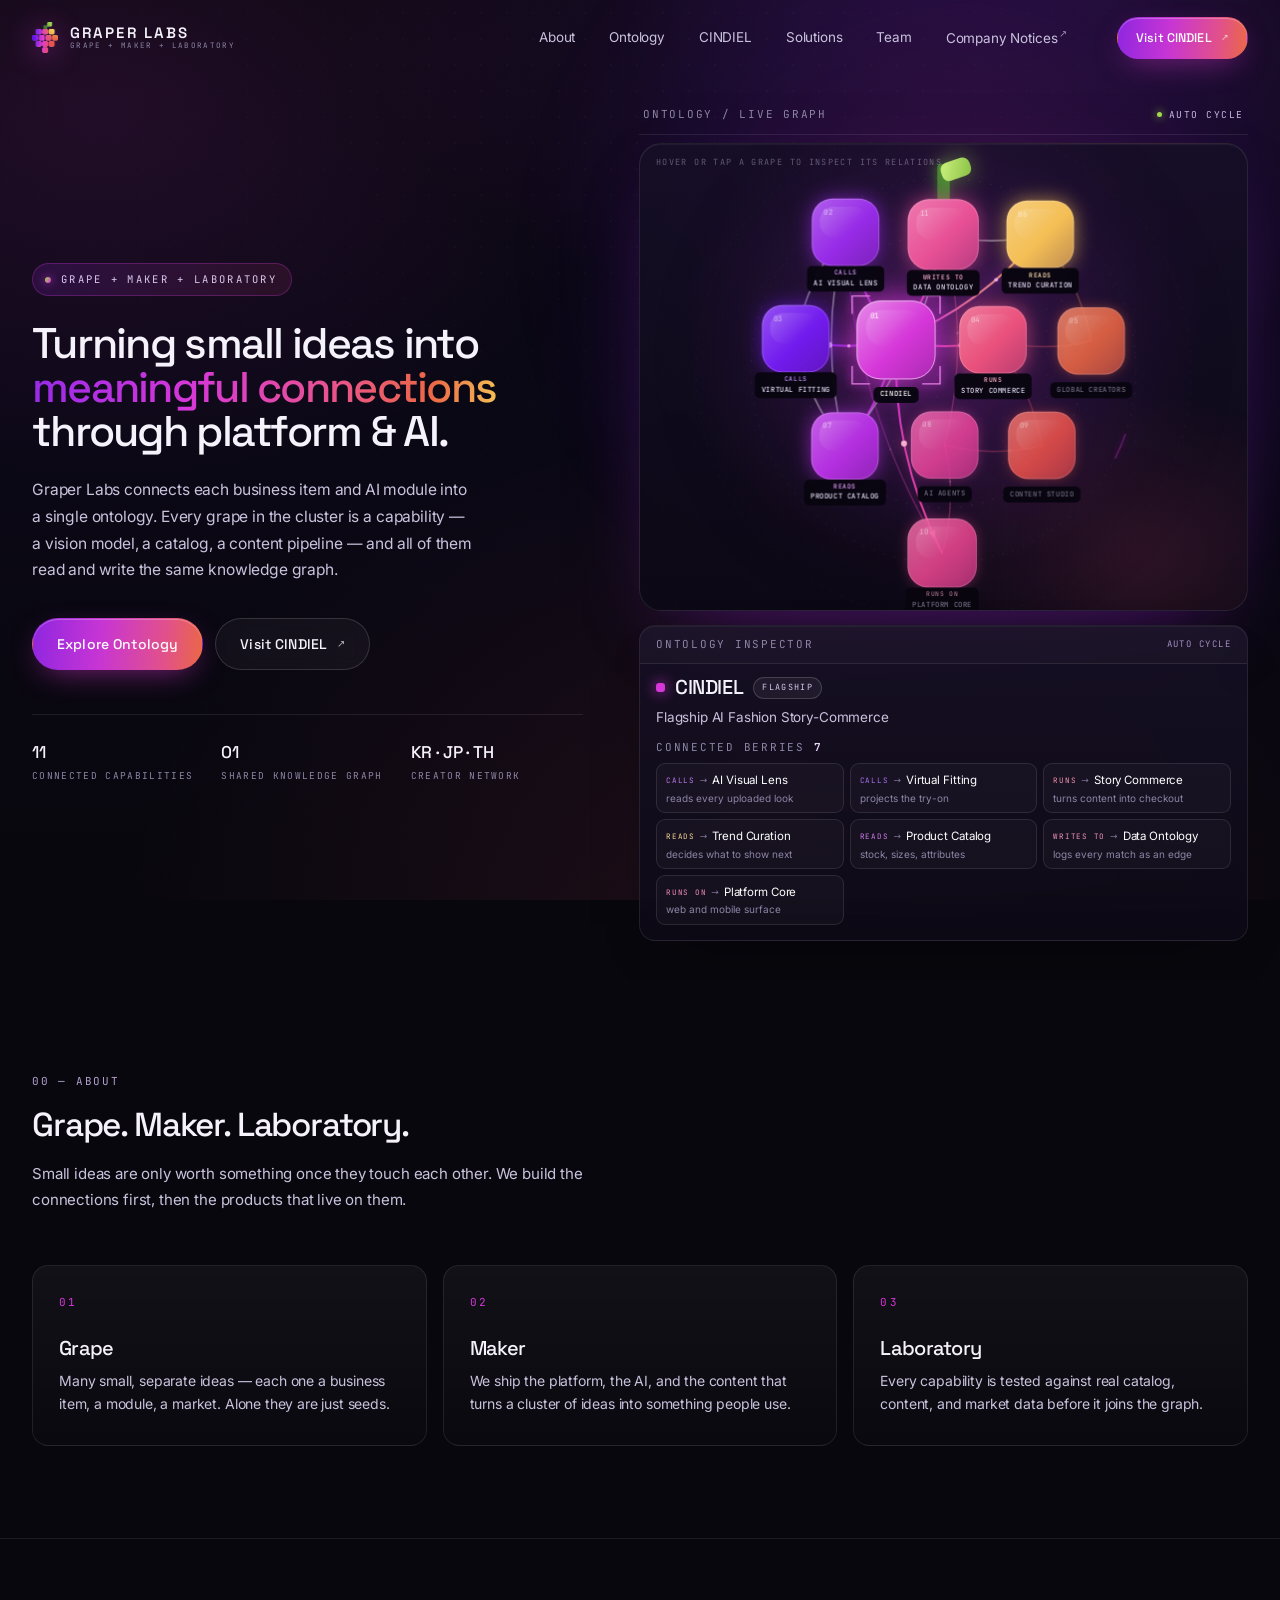
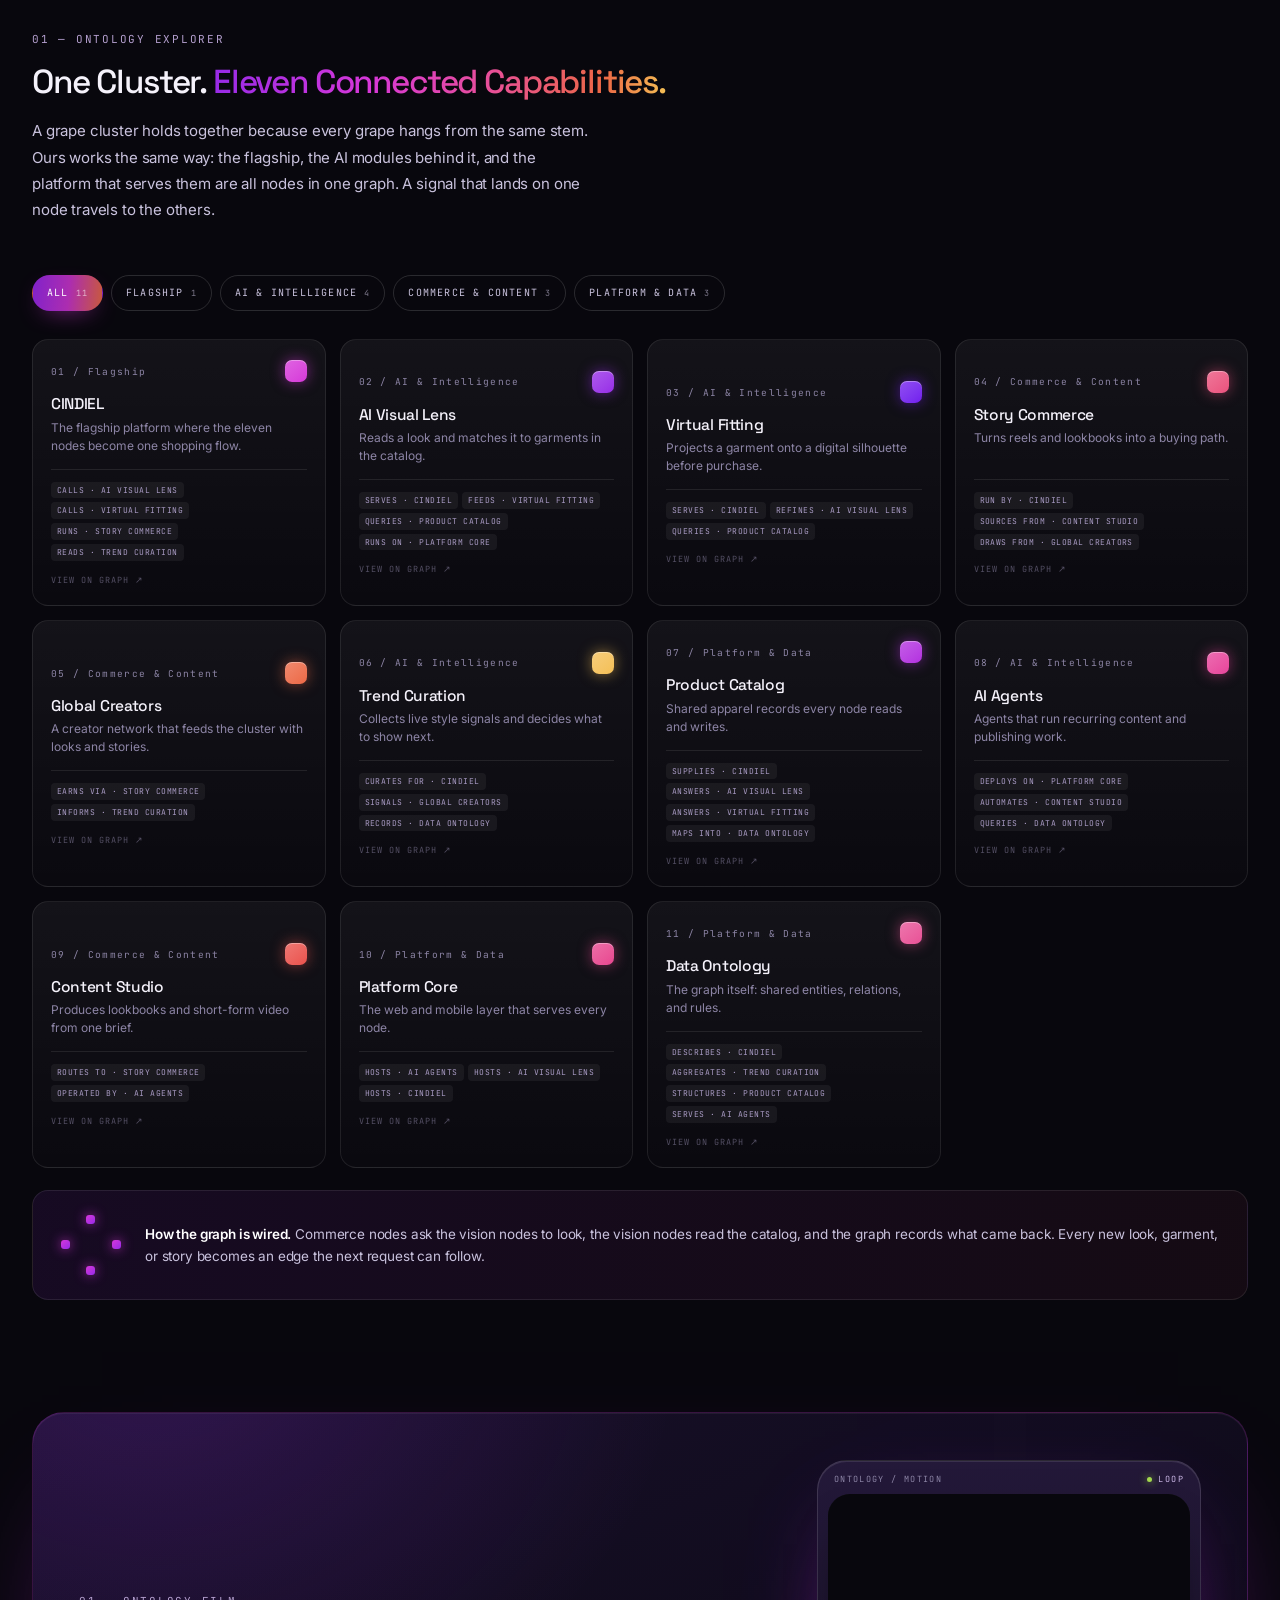
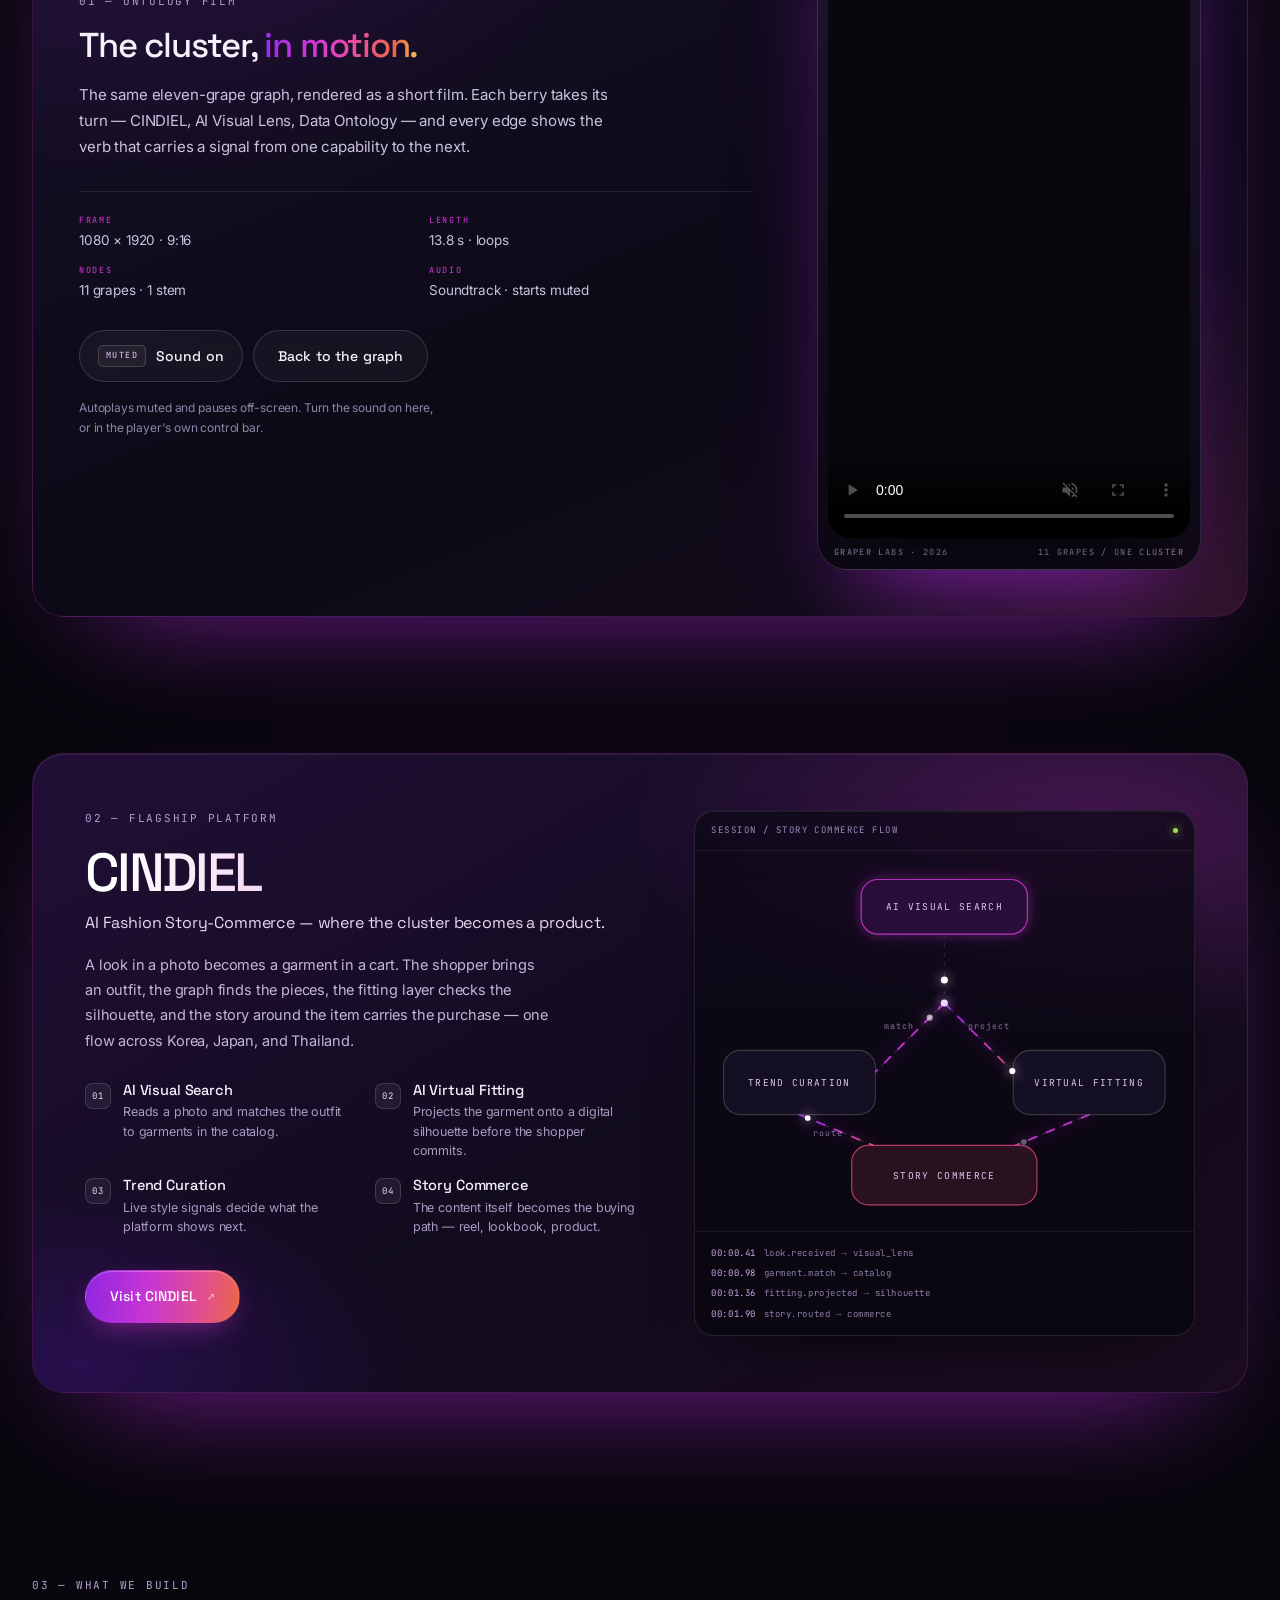
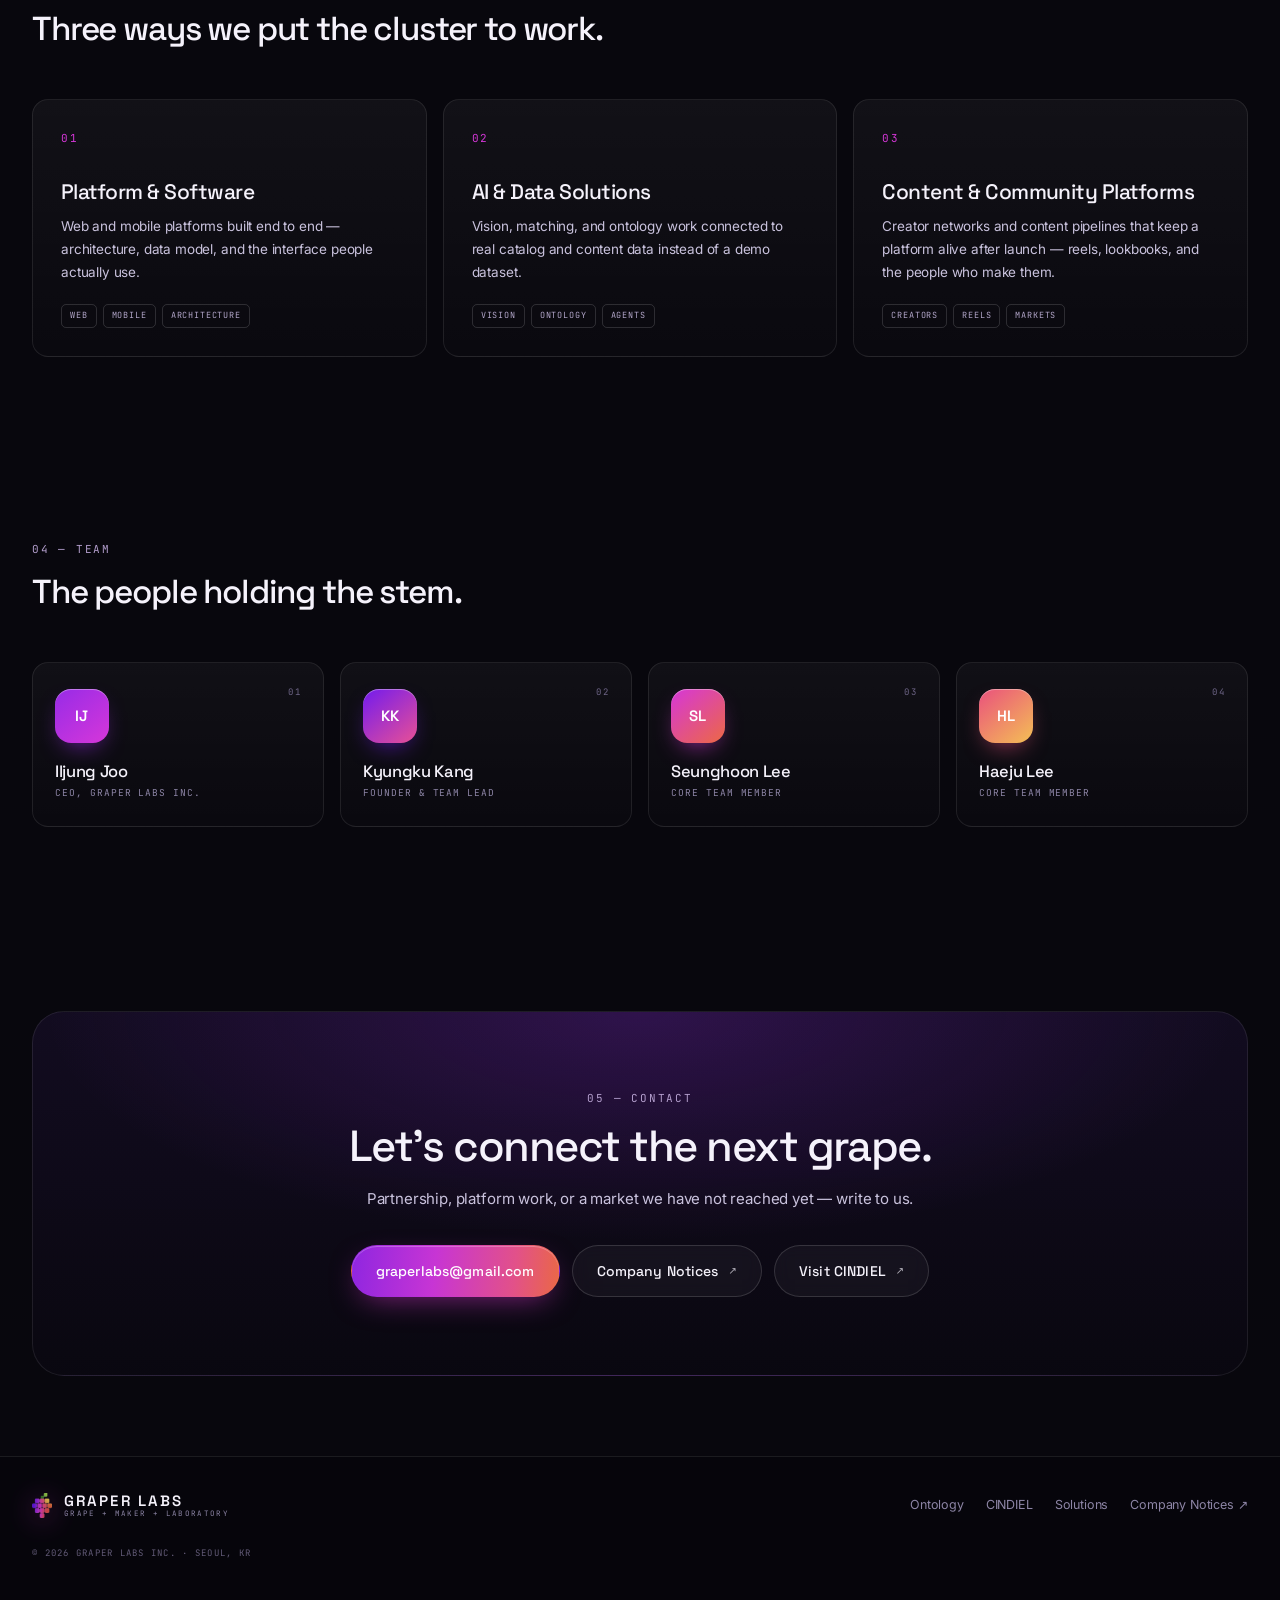
==== commit c5e118dc: "Add Ontology Film section with the 9:16 motion video New "01 — ONTOLOGY FILM" section after the Onto" ====
--- a/index.html
+++ b/index.html
@@ -164,6 +164,56 @@
     </div>
   </section>
 
+  <!-- ===================== ONTOLOGY FILM ===================== -->
+  <section class="section section--film" id="film">
+    <div class="film">
+      <div class="film__copy reveal">
+        <p class="eyebrow mono">01 — ONTOLOGY FILM</p>
+        <h2>The cluster, <span class="grad">in motion.</span></h2>
+        <p class="section__lead">
+          The same eleven-grape graph, rendered as a short film. Each berry takes its turn —
+          CINDIEL, AI Visual Lens, Data Ontology — and every edge shows the verb that carries a
+          signal from one capability to the next.
+        </p>
+        <ul class="film__specs">
+          <li><b class="mono">FRAME</b><span>1080 × 1920 · 9:16</span></li>
+          <li><b class="mono">LENGTH</b><span>13.8 s · loops</span></li>
+          <li><b class="mono">NODES</b><span>11 grapes · 1 stem</span></li>
+          <li><b class="mono">AUDIO</b><span>Soundtrack · starts muted</span></li>
+        </ul>
+        <div class="film__actions">
+          <button class="btn btn--ghost film__sound" id="filmSound" type="button" aria-pressed="false" aria-controls="ontologyFilm">
+            <span class="film__sound-state mono" id="filmSoundState">MUTED</span>
+            <span id="filmSoundLabel">Sound on</span>
+          </button>
+          <a class="btn btn--ghost" href="#ontology">Back to the graph</a>
+        </div>
+        <p class="film__hint">Autoplays muted and pauses off-screen. Turn the sound on here, or in the player's own control bar.</p>
+      </div>
+
+      <div class="film__stage reveal" data-delay="120">
+        <div class="film__frame">
+          <div class="film__bar mono">
+            <span>ONTOLOGY / MOTION</span>
+            <span class="film__bar-state"><i class="dot-live" aria-hidden="true"></i>LOOP</span>
+          </div>
+          <div class="film__screen">
+            <video id="ontologyFilm" class="film__video"
+              src="assets/graperlabs_ontology_motion.mp4"
+              poster="assets/ontology_motion_poster.jpg"
+              width="1080" height="1920"
+              autoplay muted loop playsinline controls preload="metadata"
+              aria-label="Graper Labs ontology motion film: the eleven grape nodes of one knowledge graph, highlighting CINDIEL, AI Visual Lens and Data Ontology in turn, ending on the line 'Turning small ideas into meaningful connections.'"></video>
+          </div>
+          <div class="film__bar film__bar--foot mono">
+            <span>GRAPER LABS · 2026</span>
+            <span>11 GRAPES / ONE CLUSTER</span>
+          </div>
+        </div>
+      </div>
+    </div>
+  </section>
+
   <!-- ===================== CINDIEL ===================== -->
   <section class="section section--cindiel" id="cindiel">
     <div class="cindiel">
--- a/assets/fonts.css
+++ b/assets/fonts.css
@@ -0,0 +1,15 @@
+/* Self-hosted latin subsets (Google Fonts, OFL) */
+@font-face{font-family:'Space Grotesk';font-style:normal;font-weight:300;font-display:swap;src:url('fonts/SpaceGrotesk-300.woff2') format('woff2');}
+@font-face{font-family:'Space Grotesk';font-style:normal;font-weight:400;font-display:swap;src:url('fonts/SpaceGrotesk-400.woff2') format('woff2');}
+@font-face{font-family:'Space Grotesk';font-style:normal;font-weight:500;font-display:swap;src:url('fonts/SpaceGrotesk-500.woff2') format('woff2');}
+@font-face{font-family:'Space Grotesk';font-style:normal;font-weight:600;font-display:swap;src:url('fonts/SpaceGrotesk-600.woff2') format('woff2');}
+@font-face{font-family:'Space Grotesk';font-style:normal;font-weight:700;font-display:swap;src:url('fonts/SpaceGrotesk-700.woff2') format('woff2');}
+@font-face{font-family:'Inter';font-style:normal;font-weight:300;font-display:swap;src:url('fonts/Inter-300.woff2') format('woff2');}
+@font-face{font-family:'Inter';font-style:normal;font-weight:400;font-display:swap;src:url('fonts/Inter-400.woff2') format('woff2');}
+@font-face{font-family:'Inter';font-style:normal;font-weight:500;font-display:swap;src:url('fonts/Inter-500.woff2') format('woff2');}
+@font-face{font-family:'Inter';font-style:normal;font-weight:600;font-display:swap;src:url('fonts/Inter-600.woff2') format('woff2');}
+@font-face{font-family:'Inter';font-style:normal;font-weight:700;font-display:swap;src:url('fonts/Inter-700.woff2') format('woff2');}
+@font-face{font-family:'JetBrains Mono';font-style:normal;font-weight:300;font-display:swap;src:url('fonts/JetBrainsMono-300.woff2') format('woff2');}
+@font-face{font-family:'JetBrains Mono';font-style:normal;font-weight:400;font-display:swap;src:url('fonts/JetBrainsMono-400.woff2') format('woff2');}
+@font-face{font-family:'JetBrains Mono';font-style:normal;font-weight:500;font-display:swap;src:url('fonts/JetBrainsMono-500.woff2') format('woff2');}
+@font-face{font-family:'JetBrains Mono';font-style:normal;font-weight:600;font-display:swap;src:url('fonts/JetBrainsMono-600.woff2') format('woff2');}
--- a/styles.css
+++ b/styles.css
@@ -411,6 +411,66 @@
 .ontology-note__graph span:nth-child(4){bottom:2px;left:27px;animation-delay:-3.9s}
 @keyframes orbit{0%,100%{transform:scale(1);opacity:.85}50%{transform:scale(1.35);opacity:1}}
 
+/* ------------------------------ ontology film ---------------------------- */
+.section--film{padding-top:20px;padding-bottom:96px}
+.film{
+  position:relative;display:grid;grid-template-columns:minmax(0,1fr) minmax(0,384px);
+  gap:clamp(32px,5vw,72px);align-items:center;
+  padding:clamp(28px,3.6vw,52px);border-radius:32px;overflow:hidden;
+  border:1px solid rgba(214,55,217,.20);
+  background:
+    radial-gradient(70% 90% at 10% -10%,rgba(151,43,231,.20),transparent 62%),
+    radial-gradient(60% 80% at 102% 108%,rgba(234,81,125,.15),transparent 65%),
+    linear-gradient(158deg,rgba(26,17,45,.94),rgba(13,10,23,.96) 60%,rgba(21,12,30,.94));
+  box-shadow:0 50px 120px -70px rgba(180,40,220,.8),inset 0 1px 0 rgba(255,255,255,.06);
+}
+.film__copy{position:relative;min-width:0}
+.film h2{font-size:clamp(1.9rem,2.7vw,2.7rem)}
+.film__specs{
+  display:grid;grid-template-columns:1fr 1fr;gap:12px 26px;
+  margin-top:30px;padding-top:22px;border-top:1px solid var(--line);
+}
+.film__specs li{display:flex;flex-direction:column;gap:3px;min-width:0}
+.film__specs b{font-size:8.5px;letter-spacing:.2em;color:var(--magenta);font-weight:400}
+.film__specs span{font-size:13.5px;color:var(--ink-2)}
+.film__actions{display:flex;flex-wrap:wrap;gap:10px;margin-top:28px}
+.film__sound{gap:10px;padding:12px 18px}
+.film__sound-state{
+  font-size:8.5px;letter-spacing:.16em;color:#cbb7e6;
+  padding:3px 7px;border-radius:5px;border:1px solid rgba(255,255,255,.16);
+  background:rgba(255,255,255,.05);
+}
+.film__sound[aria-pressed="true"] .film__sound-state{
+  color:#0a0712;border-color:transparent;
+  background:linear-gradient(96deg,var(--leaf),#d8f08a);
+}
+.film__hint{margin-top:16px;font-size:12px;line-height:1.6;color:var(--muted);max-width:46ch}
+
+.film__stage{position:relative;justify-self:center;width:100%;max-width:384px;min-width:0}
+.film__frame{
+  position:relative;padding:10px 10px 8px;border-radius:30px;
+  border:1px solid rgba(255,255,255,.13);
+  background:linear-gradient(180deg,rgba(38,26,60,.9),rgba(12,9,20,.95));
+  box-shadow:0 40px 90px -40px rgba(170,40,220,.85),inset 0 1px 0 rgba(255,255,255,.10);
+}
+.film__frame::before{
+  content:"";position:absolute;z-index:-1;inset:-14% -18%;pointer-events:none;
+  background:radial-gradient(circle at 50% 45%,rgba(214,55,217,.30),rgba(114,27,238,.14) 46%,transparent 70%);
+  filter:blur(18px);
+}
+.film__bar{display:flex;align-items:center;justify-content:space-between;gap:10px;padding:2px 6px 8px;font-size:8.5px;letter-spacing:.16em}
+.film__bar--foot{padding:8px 6px 2px}
+.film__bar-state{display:inline-flex;align-items:center;gap:6px;color:#cbb7e6}
+.film__screen{
+  position:relative;border-radius:22px;overflow:hidden;background:#08070d;
+  aspect-ratio:9/16;
+  box-shadow:inset 0 0 0 1px rgba(255,255,255,.09),0 20px 50px -30px #000;
+}
+.film__video{display:block;width:100%;height:100%;object-fit:cover;background:#08070d}
+@media (prefers-reduced-motion:reduce){
+  .film__frame::before{opacity:.6}
+}
+
 /* --------------------------------- cindiel ------------------------------- */
 .section--cindiel{padding-top:40px}
 .cindiel{
@@ -573,6 +633,9 @@
   .hero__copy{max-width:720px}
   .canvas-wrap{height:clamp(360px,52vw,520px)}
   .node-grid{grid-template-columns:repeat(3,minmax(0,1fr))}
+  .film{grid-template-columns:minmax(0,1fr);gap:38px}
+  .film__copy{max-width:700px}
+  .film__stage{max-width:340px}
   .cindiel{padding:44px 36px;gap:36px}
 }
 @media (max-width:980px){
@@ -603,6 +666,12 @@
   .node-grid{grid-template-columns:1fr 1fr}
   .about__grid,.solutions,.team{grid-template-columns:1fr}
   .cindiel{padding:32px 22px;border-radius:24px}
+  .section--film{padding-top:12px;padding-bottom:72px}
+  .film{padding:26px 18px;border-radius:24px;gap:30px}
+  .film__specs{gap:10px 18px}
+  .film__specs span{font-size:12.5px}
+  .film__stage{max-width:100%}
+  .film__actions{gap:8px}
   .solution p{min-height:0}
   .ontology-note{grid-template-columns:1fr;gap:16px}
   .contact{padding:52px 20px}
@@ -611,6 +680,7 @@
 }
 @media (max-width:460px){
   .node-grid{grid-template-columns:1fr}
+  .film__specs{grid-template-columns:1fr}
 }
 
 @media (prefers-reduced-motion:reduce){
